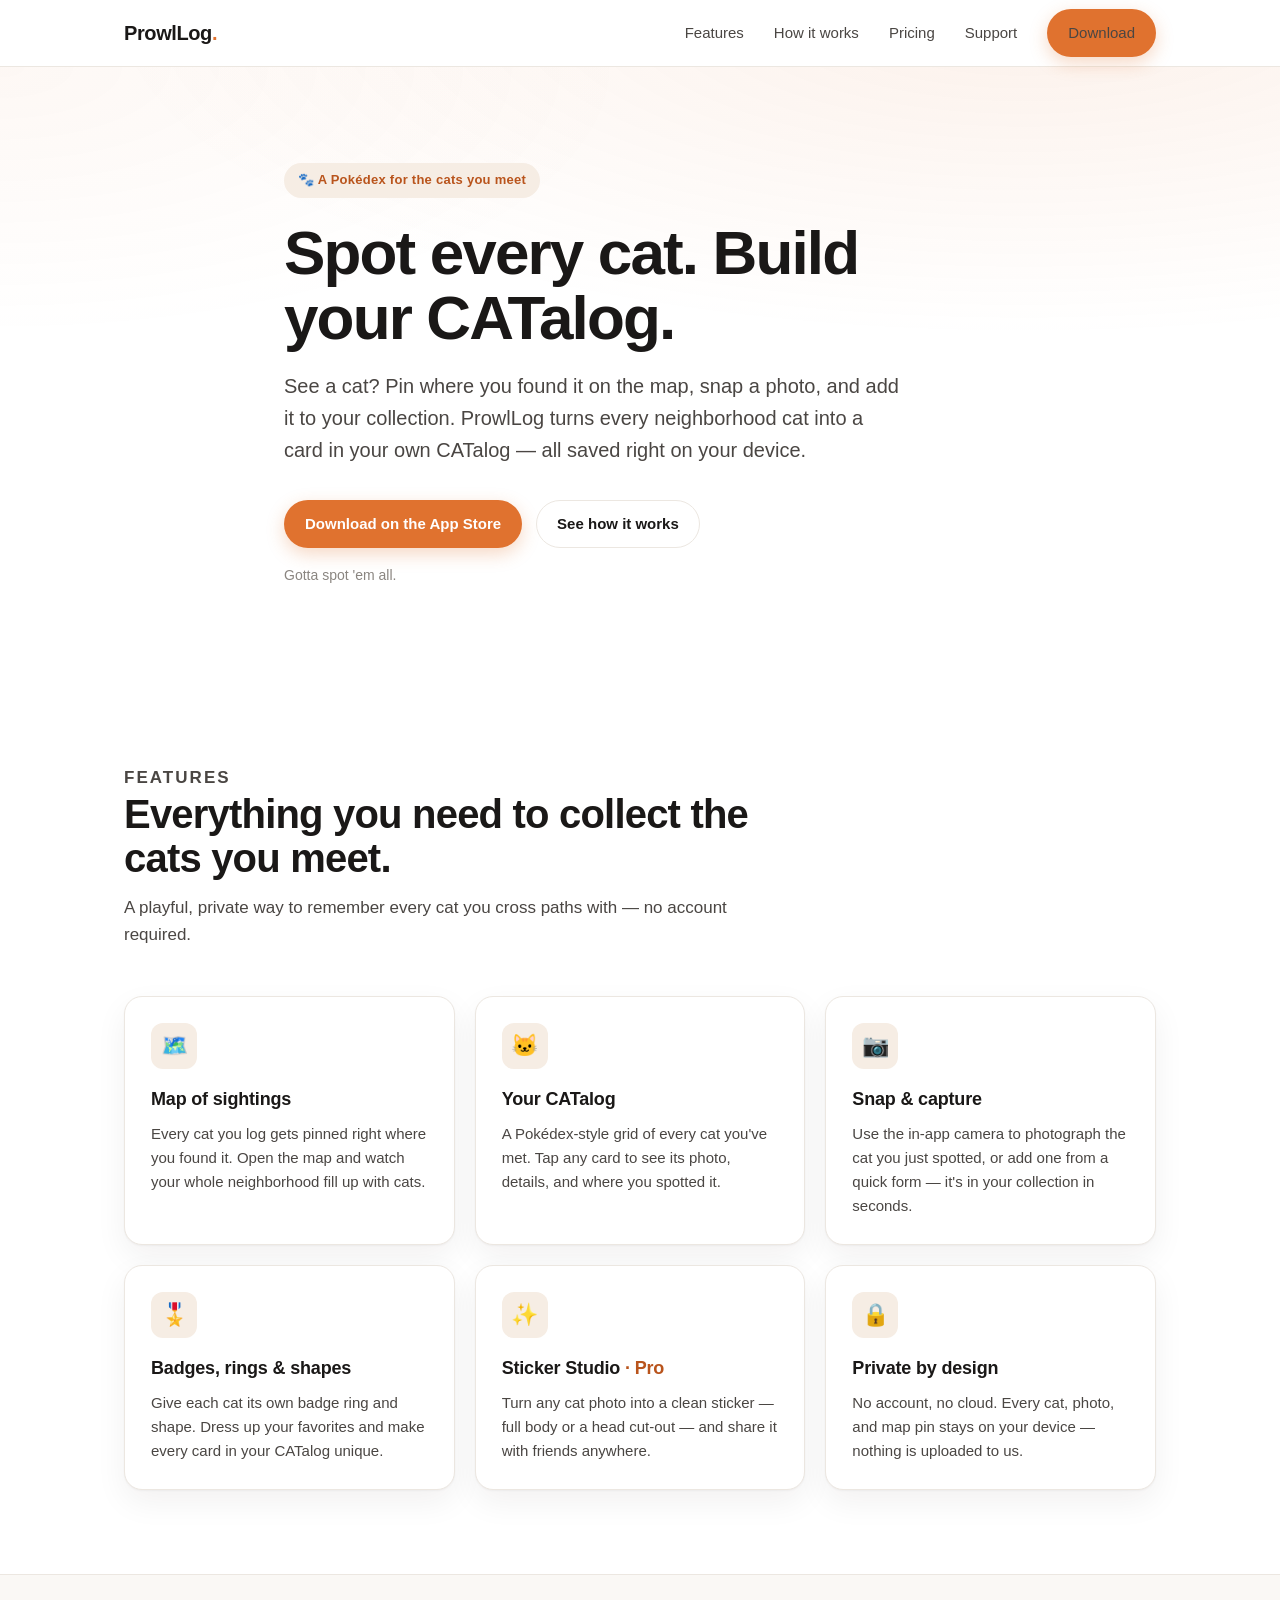
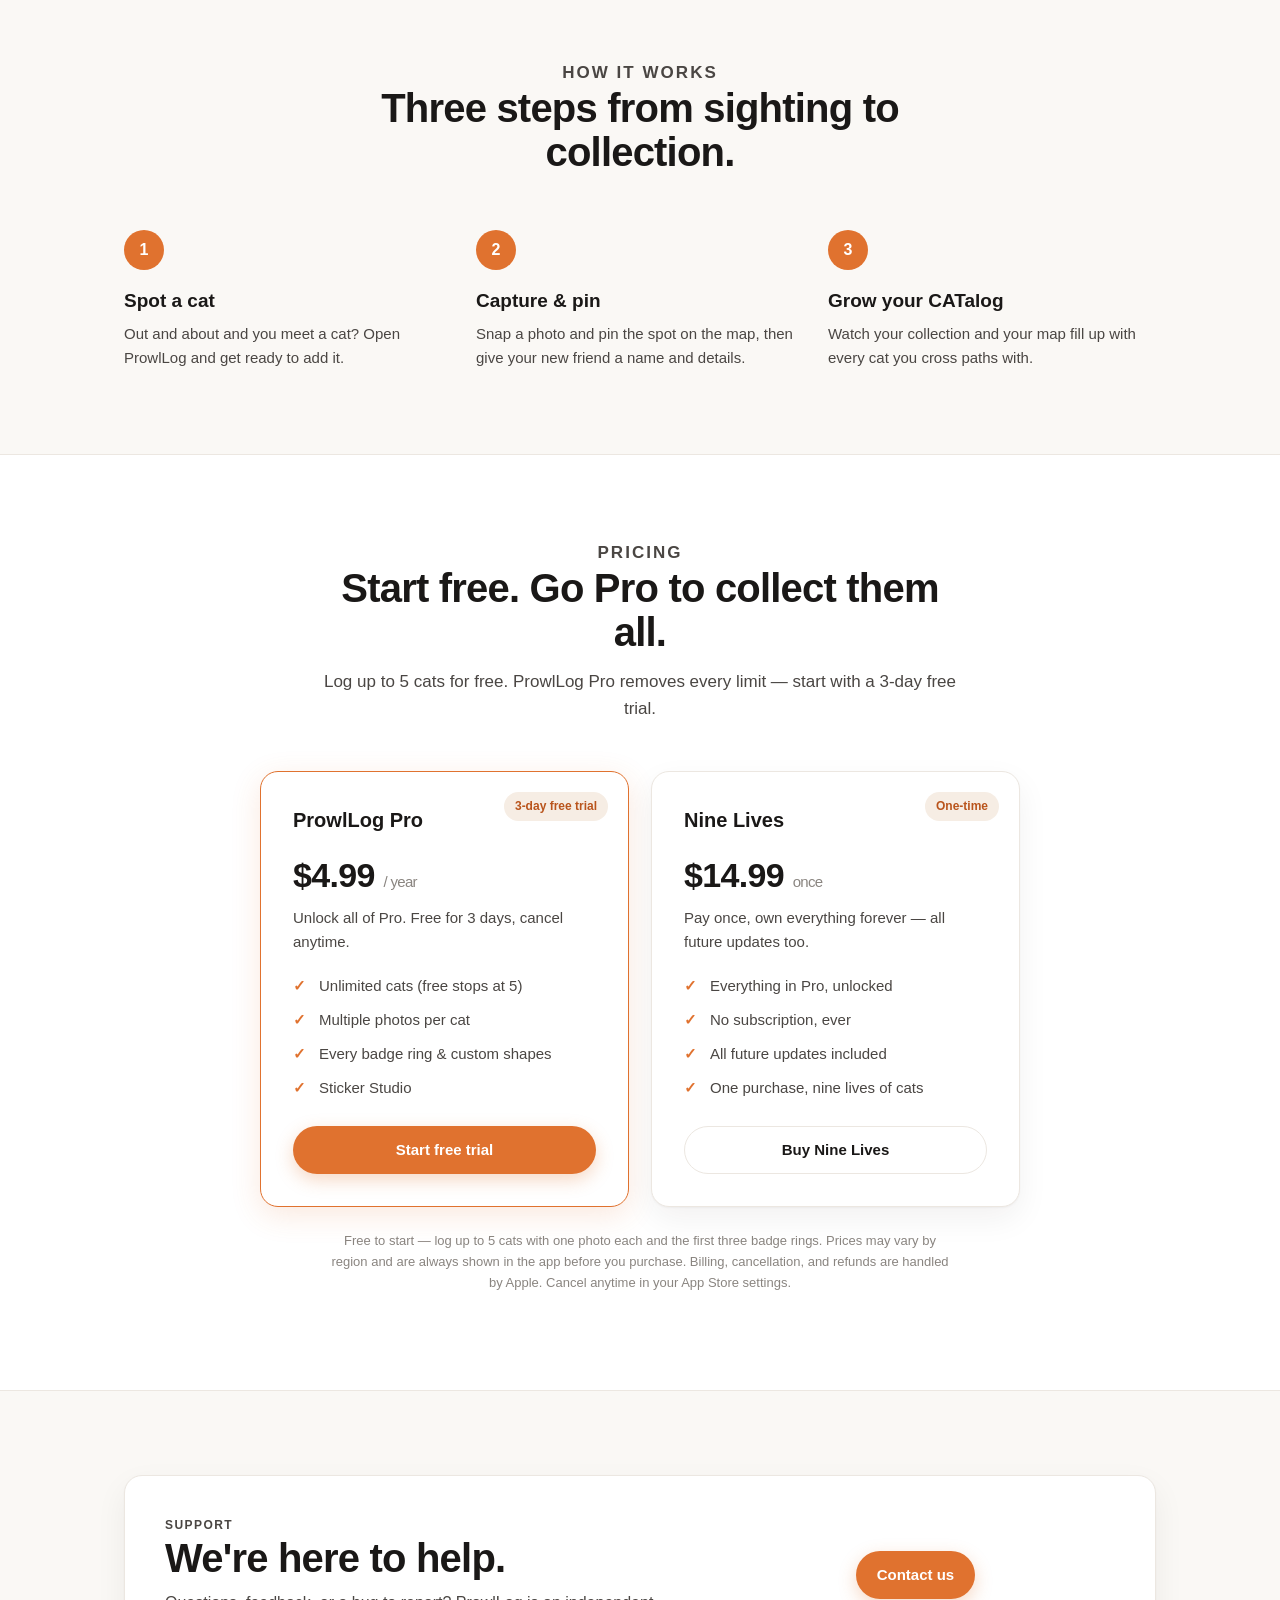
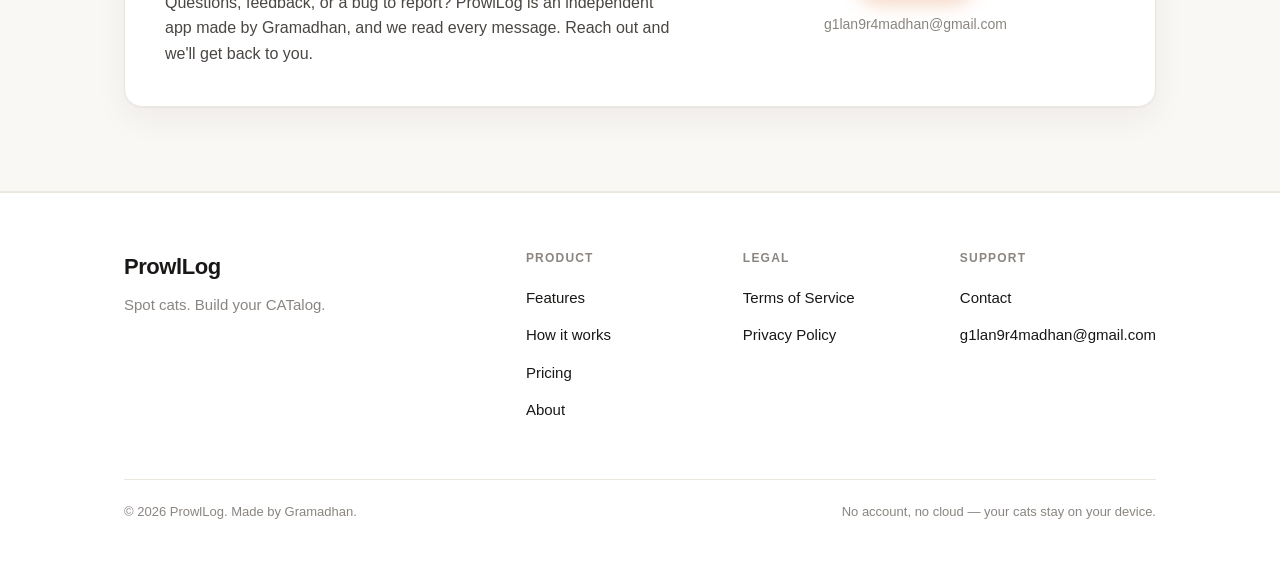
==== index.html @ f8a2b611 "Initial commit: ProwlLog App website" ====
<!DOCTYPE html>
<html lang="en">
<head>
  <meta charset="UTF-8" />
  <meta name="viewport" content="width=device-width, initial-scale=1.0" />
  <title>ProwlLog — Spot cats, build your CATalog.</title>
  <meta name="description" content="ProwlLog is a cat-spotting app. Pin every cat you meet on a map, snap its photo, and grow your own CATalog — all saved right on your device." />
  <meta property="og:title" content="ProwlLog — Spot cats, build your CATalog." />
  <meta property="og:description" content="See a cat? Pin it on the map, snap a photo, and add it to your collection. Every neighborhood cat becomes a card in your CATalog." />
  <meta property="og:type" content="website" />
  <link rel="stylesheet" href="styles.css" />
  <link rel="icon" href="data:image/svg+xml,<svg xmlns='http://www.w3.org/2000/svg' viewBox='0 0 100 100'><text y='.9em' font-size='90'>🐈</text></svg>" />
</head>
<body>

  <!-- ===== Nav ===== -->
  <header class="nav">
    <div class="wrap nav__inner">
      <a href="index.html" class="brand">ProwlLog<span class="dot">.</span></a>
      <nav class="nav__links">
        <a href="#features">Features</a>
        <a href="#how">How it works</a>
        <a href="#pricing">Pricing</a>
        <a href="#support">Support</a>
        <a href="#download" class="btn btn--primary nav__cta">Download</a>
      </nav>
    </div>
  </header>

  <!-- ===== Hero ===== -->
  <section class="hero">
    <div class="wrap hero__inner">
      <span class="eyebrow">🐾 A Pokédex for the cats you meet</span>
      <h1>Spot every cat. Build your CATalog.</h1>
      <p class="lead">
        See a cat? Pin where you found it on the map, snap a photo, and add it to your collection.
        ProwlLog turns every neighborhood cat into a card in your own CATalog —
        all saved right on your device.
      </p>
      <div class="hero__cta" id="download">
        <a href="#" class="btn btn--primary">Download on the App Store</a>
        <a href="#how" class="btn btn--ghost">See how it works</a>
      </div>
      <p class="hero__note" style="margin-top:16px">Gotta spot 'em all.</p>
    </div>
  </section>

  <!-- ===== Features ===== -->
  <section class="section" id="features">
    <div class="wrap">
      <div class="section__head">
        <p class="kicker">Features</p>
        <h2>Everything you need to collect the cats you meet.</h2>
        <p>A playful, private way to remember every cat you cross paths with — no account required.</p>
      </div>
      <div class="grid">
        <div class="card">
          <div class="card__icon">🗺️</div>
          <h3>Map of sightings</h3>
          <p>Every cat you log gets pinned right where you found it. Open the map and watch your whole neighborhood fill up with cats.</p>
        </div>
        <div class="card">
          <div class="card__icon">🐱</div>
          <h3>Your CATalog</h3>
          <p>A Pokédex-style grid of every cat you've met. Tap any card to see its photo, details, and where you spotted it.</p>
        </div>
        <div class="card">
          <div class="card__icon">📷</div>
          <h3>Snap &amp; capture</h3>
          <p>Use the in-app camera to photograph the cat you just spotted, or add one from a quick form — it's in your collection in seconds.</p>
        </div>
        <div class="card">
          <div class="card__icon">🎖️</div>
          <h3>Badges, rings &amp; shapes</h3>
          <p>Give each cat its own badge ring and shape. Dress up your favorites and make every card in your CATalog unique.</p>
        </div>
        <div class="card">
          <div class="card__icon">✨</div>
          <h3>Sticker Studio <span style="font-weight:600;color:var(--accent-ink)">· Pro</span></h3>
          <p>Turn any cat photo into a clean sticker — full body or a head cut-out — and share it with friends anywhere.</p>
        </div>
        <div class="card">
          <div class="card__icon">🔒</div>
          <h3>Private by design</h3>
          <p>No account, no cloud. Every cat, photo, and map pin stays on your device — nothing is uploaded to us.</p>
        </div>
      </div>
    </div>
  </section>

  <!-- ===== How it works ===== -->
  <section class="section section--soft" id="how">
    <div class="wrap">
      <div class="section__head center">
        <p class="kicker">How it works</p>
        <h2>Three steps from sighting to collection.</h2>
      </div>
      <div class="steps">
        <div class="step">
          <div class="step__num">1</div>
          <h3>Spot a cat</h3>
          <p>Out and about and you meet a cat? Open ProwlLog and get ready to add it.</p>
        </div>
        <div class="step">
          <div class="step__num">2</div>
          <h3>Capture &amp; pin</h3>
          <p>Snap a photo and pin the spot on the map, then give your new friend a name and details.</p>
        </div>
        <div class="step">
          <div class="step__num">3</div>
          <h3>Grow your CATalog</h3>
          <p>Watch your collection and your map fill up with every cat you cross paths with.</p>
        </div>
      </div>
    </div>
  </section>

  <!-- ===== Pricing ===== -->
  <section class="section" id="pricing">
    <div class="wrap">
      <div class="section__head center">
        <p class="kicker">Pricing</p>
        <h2>Start free. Go Pro to collect them all.</h2>
        <p>Log up to 5 cats for free. ProwlLog Pro removes every limit — start with a 3-day free trial.</p>
      </div>
      <div class="pricing">
        <div class="plan plan--featured">
          <span class="plan__tag">3-day free trial</span>
          <h3>ProwlLog Pro</h3>
          <div class="plan__price">$4.99 <span>/ year</span></div>
          <p class="plan__sub">Unlock all of Pro. Free for 3 days, cancel anytime.</p>
          <ul>
            <li>Unlimited cats (free stops at 5)</li>
            <li>Multiple photos per cat</li>
            <li>Every badge ring &amp; custom shapes</li>
            <li>Sticker Studio</li>
          </ul>
          <a href="#download" class="btn btn--primary">Start free trial</a>
        </div>
        <div class="plan">
          <span class="plan__tag">One-time</span>
          <h3>Nine Lives</h3>
          <div class="plan__price">$14.99 <span>once</span></div>
          <p class="plan__sub">Pay once, own everything forever — all future updates too.</p>
          <ul>
            <li>Everything in Pro, unlocked</li>
            <li>No subscription, ever</li>
            <li>All future updates included</li>
            <li>One purchase, nine lives of cats</li>
          </ul>
          <a href="#download" class="btn btn--ghost">Buy Nine Lives</a>
        </div>
      </div>
      <p class="pricing__note">
        Free to start — log up to 5 cats with one photo each and the first three badge rings.
        Prices may vary by region and are always shown in the app before you purchase.
        Billing, cancellation, and refunds are handled by Apple. Cancel anytime in your App Store settings.
      </p>
    </div>
  </section>

  <!-- ===== Support ===== -->
  <section class="section section--soft" id="support">
    <div class="wrap">
      <div class="support__box">
        <div>
          <p class="kicker">Support</p>
          <h2>We're here to help.</h2>
          <p>
            Questions, feedback, or a bug to report? ProwlLog is an independent app made by Gramadhan,
            and we read every message. Reach out and we'll get back to you.
          </p>
        </div>
        <div class="support__mail">
          <a href="mailto:g1lan9r4madhan@gmail.com" class="btn btn--primary">Contact us</a>
          <span class="addr">g1lan9r4madhan@gmail.com</span>
        </div>
      </div>
    </div>
  </section>

  <!-- ===== Footer ===== -->
  <footer class="footer">
    <div class="wrap">
      <div class="footer__grid">
        <div class="footer__brand">
          <div class="name">ProwlLog</div>
          <div class="tag">Spot cats. Build your CATalog.</div>
        </div>
        <div class="footer__col">
          <h4>Product</h4>
          <ul>
            <li><a href="#features">Features</a></li>
            <li><a href="#how">How it works</a></li>
            <li><a href="#pricing">Pricing</a></li>
            <li><a href="#support">About</a></li>
          </ul>
        </div>
        <div class="footer__col">
          <h4>Legal</h4>
          <ul>
            <li><a href="terms.html">Terms of Service</a></li>
            <li><a href="privacy.html">Privacy Policy</a></li>
          </ul>
        </div>
        <div class="footer__col">
          <h4>Support</h4>
          <ul>
            <li><a href="mailto:g1lan9r4madhan@gmail.com">Contact</a></li>
            <li><a href="mailto:g1lan9r4madhan@gmail.com">g1lan9r4madhan@gmail.com</a></li>
          </ul>
        </div>
      </div>
      <div class="footer__bottom">
        <span>© 2026 ProwlLog. Made by Gramadhan.</span>
        <span>No account, no cloud — your cats stay on your device.</span>
      </div>
    </div>
  </footer>

</body>
</html>
---- styles.css ----
/* ===========================================================
   ProwlLog — Landing site styles
   Clean, minimal, warm accent. Light theme.
   =========================================================== */

:root {
  /* Palette */
  --bg: #ffffff;
  --bg-soft: #faf8f5;      /* warm off-white */
  --bg-card: #ffffff;
  --ink: #1a1817;          /* near-black text */
  --ink-soft: #4a4643;     /* secondary text */
  --muted: #8a8580;        /* labels, captions */
  --line: #ece7e1;         /* hairline borders */
  --accent: #e0722f;       /* warm amber */
  --accent-soft: #f6ede4;  /* accent tint */
  --accent-ink: #b9541c;   /* accent text on light */

  --radius: 18px;
  --radius-sm: 12px;
  --maxw: 1080px;
  --shadow: 0 1px 2px rgba(26, 24, 23, .04), 0 12px 32px rgba(26, 24, 23, .06);

  --font: -apple-system, BlinkMacSystemFont, "SF Pro Display", "Inter",
          "Segoe UI", Roboto, Helvetica, Arial, sans-serif;
}

* { box-sizing: border-box; }

html { scroll-behavior: smooth; }

body {
  margin: 0;
  font-family: var(--font);
  color: var(--ink);
  background: var(--bg);
  line-height: 1.6;
  -webkit-font-smoothing: antialiased;
  text-rendering: optimizeLegibility;
}

img { max-width: 100%; display: block; }

a { color: inherit; text-decoration: none; }

.wrap {
  width: 100%;
  max-width: var(--maxw);
  margin: 0 auto;
  padding: 0 24px;
}

/* ---------- Nav ---------- */
.nav {
  position: sticky;
  top: 0;
  z-index: 50;
  background: rgba(255, 255, 255, .78);
  backdrop-filter: saturate(180%) blur(18px);
  -webkit-backdrop-filter: saturate(180%) blur(18px);
  border-bottom: 1px solid var(--line);
}
.nav__inner {
  display: flex;
  align-items: center;
  justify-content: space-between;
  height: 66px;
}
.brand {
  font-weight: 800;
  font-size: 20px;
  letter-spacing: -0.02em;
}
.brand .dot { color: var(--accent); }
.nav__links {
  display: flex;
  gap: 30px;
  align-items: center;
}
.nav__links a {
  color: var(--ink-soft);
  font-size: 15px;
  font-weight: 500;
  transition: color .15s ease;
}
.nav__links a:hover { color: var(--ink); }

.btn {
  display: inline-flex;
  align-items: center;
  gap: 8px;
  font-weight: 600;
  font-size: 15px;
  padding: 11px 20px;
  border-radius: 999px;
  transition: transform .12s ease, box-shadow .15s ease, background .15s ease;
  border: 1px solid transparent;
  cursor: pointer;
}
.btn--primary {
  background: var(--accent);
  color: #fff;
  box-shadow: 0 6px 18px rgba(224, 114, 47, .28);
}
.btn--primary:hover { transform: translateY(-1px); box-shadow: 0 10px 24px rgba(224, 114, 47, .34); }
.btn--ghost {
  background: transparent;
  color: var(--ink);
  border-color: var(--line);
}
.btn--ghost:hover { background: var(--bg-soft); }

.nav__cta { display: inline-flex; }

/* ---------- Hero ---------- */
.hero {
  position: relative;
  overflow: hidden;
  padding: 96px 0 80px;
  background:
    radial-gradient(120% 90% at 80% -10%, rgba(224,114,47,.10), transparent 60%),
    radial-gradient(90% 80% at 0% 0%, rgba(224,114,47,.05), transparent 55%),
    var(--bg);
}
.hero__inner { max-width: 760px; }
.eyebrow {
  display: inline-flex;
  align-items: center;
  gap: 8px;
  font-size: 13px;
  font-weight: 600;
  letter-spacing: .02em;
  color: var(--accent-ink);
  background: var(--accent-soft);
  padding: 7px 14px;
  border-radius: 999px;
  margin-bottom: 22px;
}
.hero h1 {
  font-size: clamp(38px, 6vw, 62px);
  line-height: 1.05;
  letter-spacing: -0.03em;
  font-weight: 800;
  margin: 0 0 20px;
}
.hero p.lead {
  font-size: clamp(17px, 2.3vw, 20px);
  color: var(--ink-soft);
  margin: 0 0 34px;
  max-width: 620px;
}
.hero__cta { display: flex; gap: 14px; flex-wrap: wrap; align-items: center; }
.hero__note { color: var(--muted); font-size: 14px; }

/* ---------- Section scaffolding ---------- */
.section { padding: 84px 0; }
.section--soft { background: var(--bg-soft); border-top: 1px solid var(--line); border-bottom: 1px solid var(--line); }
.section__head { max-width: 640px; margin-bottom: 48px; }
.section__head.center { margin-left: auto; margin-right: auto; text-align: center; }
.kicker {
  text-transform: uppercase;
  letter-spacing: .12em;
  font-size: 12px;
  font-weight: 700;
  color: var(--accent-ink);
  margin: 0 0 12px;
}
.section h2 {
  font-size: clamp(28px, 4vw, 40px);
  letter-spacing: -0.02em;
  font-weight: 800;
  margin: 0 0 14px;
  line-height: 1.1;
}
.section__head p { color: var(--ink-soft); font-size: 17px; margin: 0; }

/* ---------- Features ---------- */
.grid {
  display: grid;
  grid-template-columns: repeat(3, 1fr);
  gap: 20px;
}
.card {
  background: var(--bg-card);
  border: 1px solid var(--line);
  border-radius: var(--radius);
  padding: 26px;
  box-shadow: var(--shadow);
  transition: transform .15s ease, box-shadow .15s ease;
}
.card:hover { transform: translateY(-3px); box-shadow: 0 4px 8px rgba(26,24,23,.05), 0 20px 44px rgba(26,24,23,.10); }
.card__icon {
  width: 46px; height: 46px;
  display: grid; place-items: center;
  border-radius: 12px;
  background: var(--accent-soft);
  font-size: 22px;
  margin-bottom: 16px;
}
.card h3 { margin: 0 0 8px; font-size: 18px; letter-spacing: -0.01em; }
.card p { margin: 0; color: var(--ink-soft); font-size: 15px; }

/* ---------- How it works ---------- */
.steps { display: grid; grid-template-columns: repeat(3, 1fr); gap: 24px; counter-reset: step; }
.step { position: relative; padding-top: 8px; }
.step__num {
  width: 40px; height: 40px;
  display: grid; place-items: center;
  border-radius: 999px;
  background: var(--accent);
  color: #fff;
  font-weight: 700;
  margin-bottom: 16px;
}
.step h3 { margin: 0 0 6px; font-size: 19px; }
.step p { margin: 0; color: var(--ink-soft); font-size: 15px; }

/* ---------- Pricing ---------- */
.pricing { display: grid; grid-template-columns: repeat(2, 1fr); gap: 22px; max-width: 760px; margin: 0 auto; }
.plan {
  background: var(--bg-card);
  border: 1px solid var(--line);
  border-radius: var(--radius);
  padding: 32px;
  box-shadow: var(--shadow);
  position: relative;
}
.plan--featured { border-color: var(--accent); box-shadow: 0 8px 30px rgba(224,114,47,.16); }
.plan__tag {
  position: absolute; top: 20px; right: 20px;
  font-size: 12px; font-weight: 700;
  color: var(--accent-ink); background: var(--accent-soft);
  padding: 5px 11px; border-radius: 999px;
}
.plan h3 { margin: 0 0 6px; font-size: 20px; }
.plan__price { font-size: 34px; font-weight: 800; letter-spacing: -0.02em; margin: 12px 0 4px; }
.plan__price span { font-size: 15px; font-weight: 500; color: var(--muted); }
.plan__sub { color: var(--ink-soft); font-size: 15px; margin: 0 0 20px; }
.plan ul { list-style: none; padding: 0; margin: 0 0 26px; }
.plan li { position: relative; padding-left: 26px; margin-bottom: 10px; color: var(--ink-soft); font-size: 15px; }
.plan li::before {
  content: "✓"; position: absolute; left: 0; top: 0;
  color: var(--accent); font-weight: 800;
}
.plan .btn { width: 100%; justify-content: center; }
.pricing__note { text-align: center; color: var(--muted); font-size: 13px; margin-top: 24px; max-width: 620px; margin-left: auto; margin-right: auto; }

/* ---------- Support ---------- */
.support__box {
  background: var(--bg-card);
  border: 1px solid var(--line);
  border-radius: var(--radius);
  padding: 40px;
  box-shadow: var(--shadow);
  display: grid;
  grid-template-columns: 1.3fr 1fr;
  gap: 32px;
  align-items: center;
}
.support__box h2 { margin: 0 0 10px; }
.support__box p { margin: 0; color: var(--ink-soft); }
.support__mail {
  text-align: center;
}
.support__mail .btn { margin-top: 4px; }
.support__mail .addr { display: block; margin-top: 14px; color: var(--muted); font-size: 14px; }

/* ---------- Footer ---------- */
.footer {
  border-top: 1px solid var(--line);
  padding: 56px 0 40px;
  background: var(--bg);
}
.footer__grid {
  display: grid;
  grid-template-columns: 2fr 1fr 1fr 1fr;
  gap: 32px;
}
.footer__brand .name { font-weight: 800; font-size: 22px; letter-spacing: -0.02em; }
.footer__brand .tag { color: var(--muted); margin-top: 8px; font-size: 15px; }
.footer__col h4 {
  text-transform: uppercase;
  letter-spacing: .1em;
  font-size: 12px;
  font-weight: 700;
  color: var(--muted);
  margin: 0 0 16px;
}
.footer__col ul { list-style: none; margin: 0; padding: 0; }
.footer__col li { margin-bottom: 12px; }
.footer__col a, .footer__col span { color: var(--ink); font-size: 15px; }
.footer__col a:hover { color: var(--accent-ink); }
.footer__bottom {
  margin-top: 44px;
  padding-top: 22px;
  border-top: 1px solid var(--line);
  display: flex;
  justify-content: space-between;
  flex-wrap: wrap;
  gap: 10px;
  color: var(--muted);
  font-size: 13px;
}

/* ---------- Legal pages ---------- */
.legal { padding: 64px 0 80px; }
.legal__wrap { max-width: 760px; margin: 0 auto; }
.legal a.back { color: var(--accent-ink); font-size: 14px; font-weight: 600; }
.legal h1 { font-size: clamp(30px, 5vw, 42px); letter-spacing: -0.02em; margin: 18px 0 6px; }
.legal .updated { color: var(--muted); font-size: 14px; margin: 0 0 32px; }
.legal .intro { font-size: 17px; color: var(--ink-soft); margin-bottom: 8px; }
.legal h2 {
  font-size: 20px;
  letter-spacing: -0.01em;
  margin: 36px 0 10px;
  padding-top: 8px;
}
.legal p { color: var(--ink-soft); margin: 0 0 14px; }
.legal a.inline { color: var(--accent-ink); text-decoration: underline; text-underline-offset: 2px; }

/* ---------- Responsive ---------- */
@media (max-width: 860px) {
  .grid, .steps { grid-template-columns: 1fr; }
  .pricing { grid-template-columns: 1fr; }
  .support__box { grid-template-columns: 1fr; text-align: center; }
  .footer__grid { grid-template-columns: 1fr 1fr; }
  .nav__links a:not(.nav__cta) { display: none; }
}
@media (max-width: 520px) {
  .footer__grid { grid-template-columns: 1fr; }
  .section { padding: 60px 0; }
  .hero { padding: 72px 0 60px; }
}
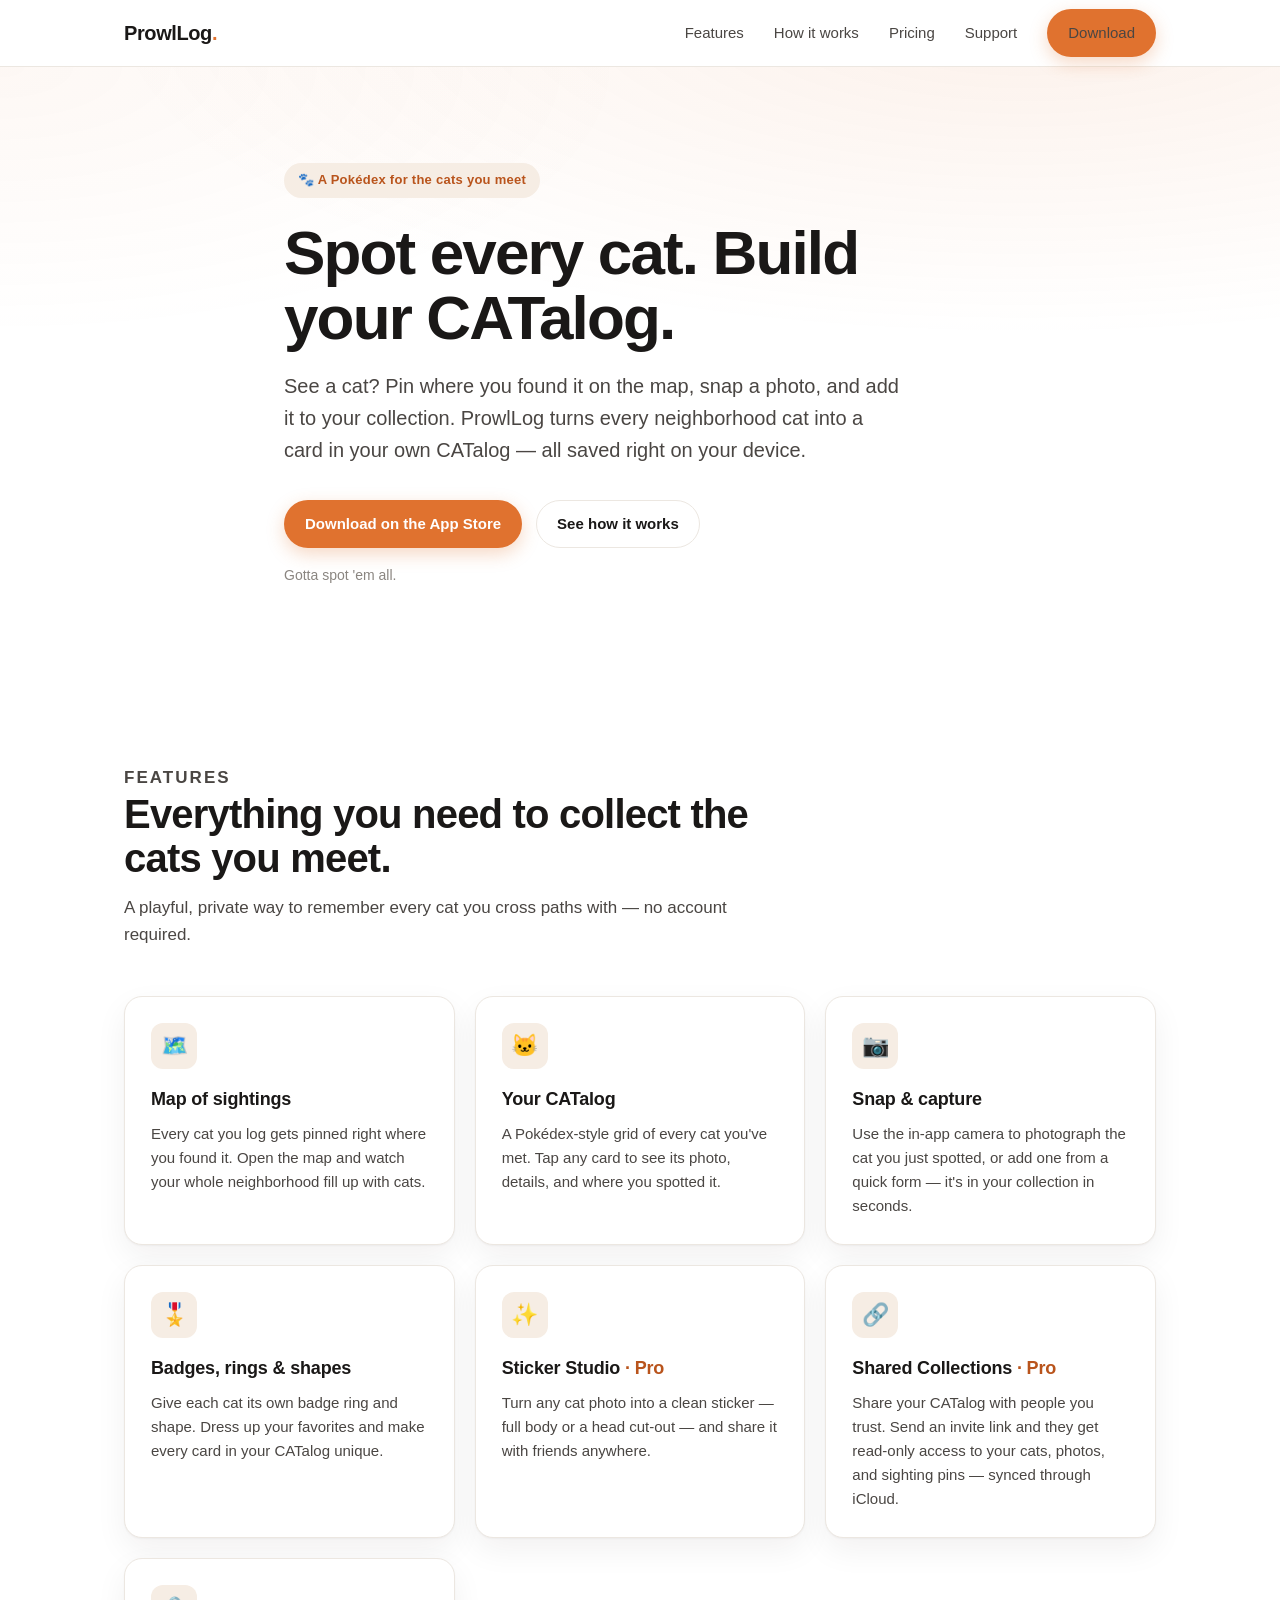
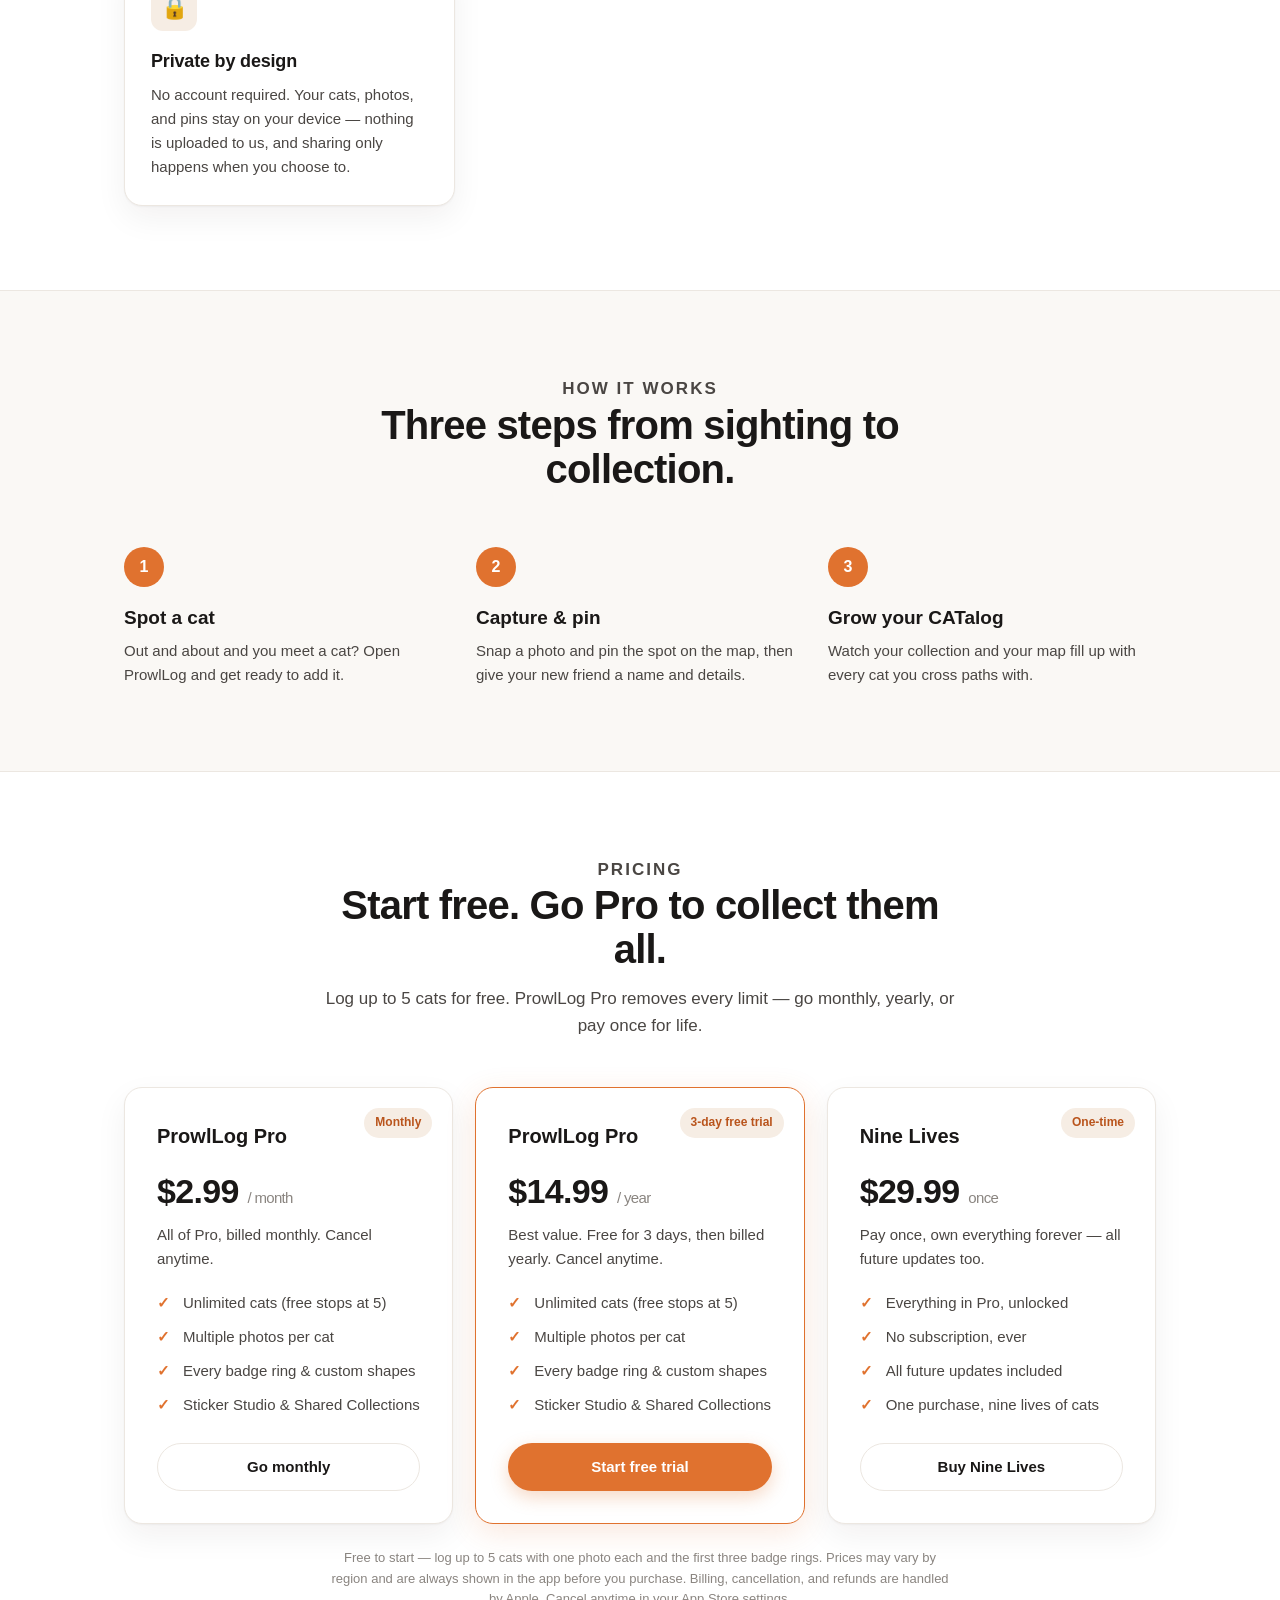
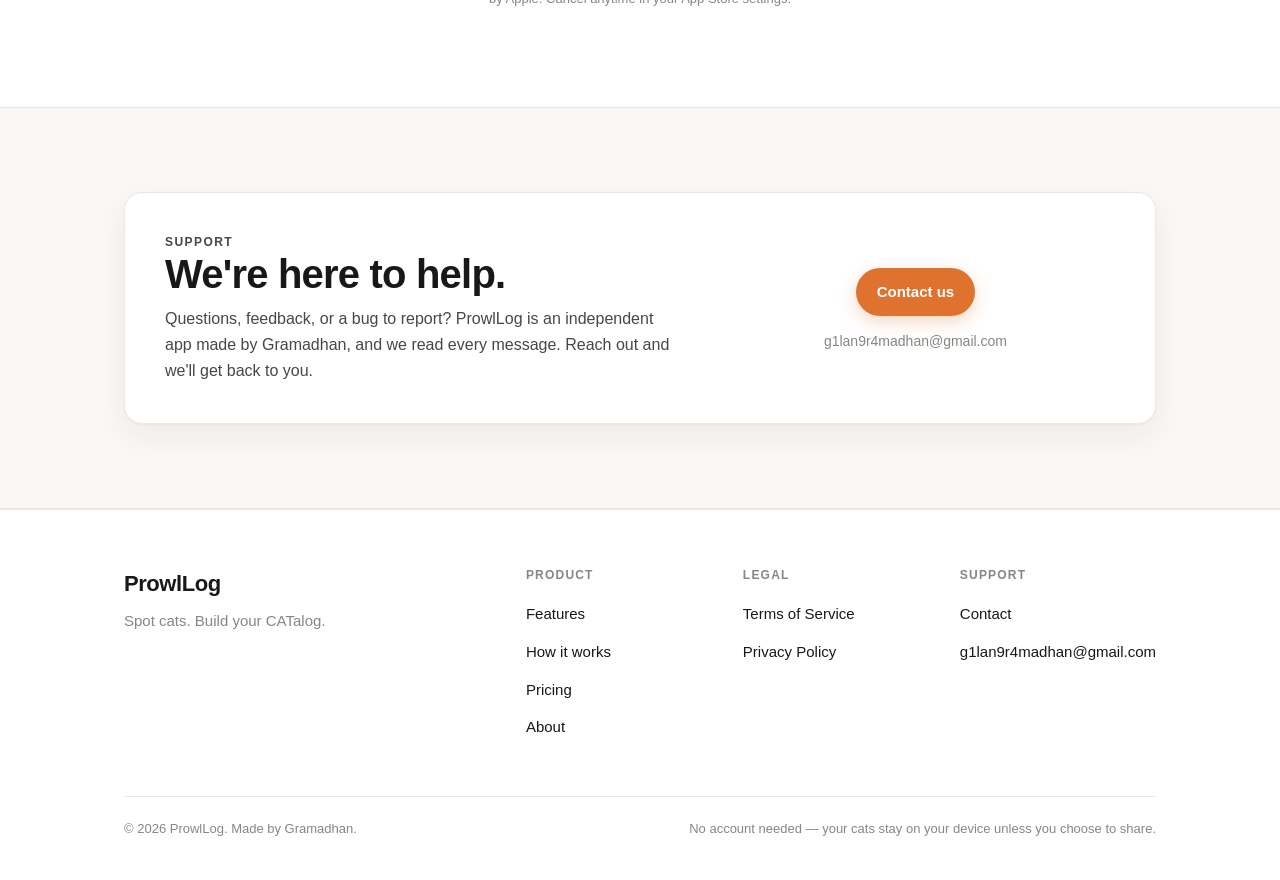
==== commit 4c1406df: "Update pricing, add Shared Collections, refresh legal pages - Pricing: add Monthly ($2.99/mo), Yearl" ====
--- a/index.html
+++ b/index.html
@@ -80,9 +80,14 @@
           <p>Turn any cat photo into a clean sticker — full body or a head cut-out — and share it with friends anywhere.</p>
         </div>
         <div class="card">
+          <div class="card__icon">🔗</div>
+          <h3>Shared Collections <span style="font-weight:600;color:var(--accent-ink)">· Pro</span></h3>
+          <p>Share your CATalog with people you trust. Send an invite link and they get read-only access to your cats, photos, and sighting pins — synced through iCloud.</p>
+        </div>
+        <div class="card">
           <div class="card__icon">🔒</div>
           <h3>Private by design</h3>
-          <p>No account, no cloud. Every cat, photo, and map pin stays on your device — nothing is uploaded to us.</p>
+          <p>No account required. Your cats, photos, and pins stay on your device — nothing is uploaded to us, and sharing only happens when you choose to.</p>
         </div>
       </div>
     </div>
@@ -121,26 +126,39 @@
       <div class="section__head center">
         <p class="kicker">Pricing</p>
         <h2>Start free. Go Pro to collect them all.</h2>
-        <p>Log up to 5 cats for free. ProwlLog Pro removes every limit — start with a 3-day free trial.</p>
+        <p>Log up to 5 cats for free. ProwlLog Pro removes every limit — go monthly, yearly, or pay once for life.</p>
       </div>
       <div class="pricing">
+        <div class="plan">
+          <span class="plan__tag">Monthly</span>
+          <h3>ProwlLog Pro</h3>
+          <div class="plan__price">$2.99 <span>/ month</span></div>
+          <p class="plan__sub">All of Pro, billed monthly. Cancel anytime.</p>
+          <ul>
+            <li>Unlimited cats (free stops at 5)</li>
+            <li>Multiple photos per cat</li>
+            <li>Every badge ring &amp; custom shapes</li>
+            <li>Sticker Studio &amp; Shared Collections</li>
+          </ul>
+          <a href="#download" class="btn btn--ghost">Go monthly</a>
+        </div>
         <div class="plan plan--featured">
           <span class="plan__tag">3-day free trial</span>
           <h3>ProwlLog Pro</h3>
-          <div class="plan__price">$4.99 <span>/ year</span></div>
-          <p class="plan__sub">Unlock all of Pro. Free for 3 days, cancel anytime.</p>
+          <div class="plan__price">$14.99 <span>/ year</span></div>
+          <p class="plan__sub">Best value. Free for 3 days, then billed yearly. Cancel anytime.</p>
           <ul>
             <li>Unlimited cats (free stops at 5)</li>
             <li>Multiple photos per cat</li>
             <li>Every badge ring &amp; custom shapes</li>
-            <li>Sticker Studio</li>
+            <li>Sticker Studio &amp; Shared Collections</li>
           </ul>
           <a href="#download" class="btn btn--primary">Start free trial</a>
         </div>
         <div class="plan">
           <span class="plan__tag">One-time</span>
           <h3>Nine Lives</h3>
-          <div class="plan__price">$14.99 <span>once</span></div>
+          <div class="plan__price">$29.99 <span>once</span></div>
           <p class="plan__sub">Pay once, own everything forever — all future updates too.</p>
           <ul>
             <li>Everything in Pro, unlocked</li>
@@ -213,7 +231,7 @@
       </div>
       <div class="footer__bottom">
         <span>© 2026 ProwlLog. Made by Gramadhan.</span>
-        <span>No account, no cloud — your cats stay on your device.</span>
+        <span>No account needed — your cats stay on your device unless you choose to share.</span>
       </div>
     </div>
   </footer>
--- a/styles.css
+++ b/styles.css
@@ -216,7 +216,7 @@
 .step p { margin: 0; color: var(--ink-soft); font-size: 15px; }
 
 /* ---------- Pricing ---------- */
-.pricing { display: grid; grid-template-columns: repeat(2, 1fr); gap: 22px; max-width: 760px; margin: 0 auto; }
+.pricing { display: grid; grid-template-columns: repeat(3, 1fr); gap: 22px; max-width: 1040px; margin: 0 auto; }
 .plan {
   background: var(--bg-card);
   border: 1px solid var(--line);
@@ -316,6 +316,9 @@
   padding-top: 8px;
 }
 .legal p { color: var(--ink-soft); margin: 0 0 14px; }
+.legal__list { color: var(--ink-soft); margin: 0 0 14px; padding-left: 22px; }
+.legal__list li { margin-bottom: 10px; }
+.legal__list strong { color: var(--ink); font-weight: 600; }
 .legal a.inline { color: var(--accent-ink); text-decoration: underline; text-underline-offset: 2px; }
 
 /* ---------- Responsive ---------- */
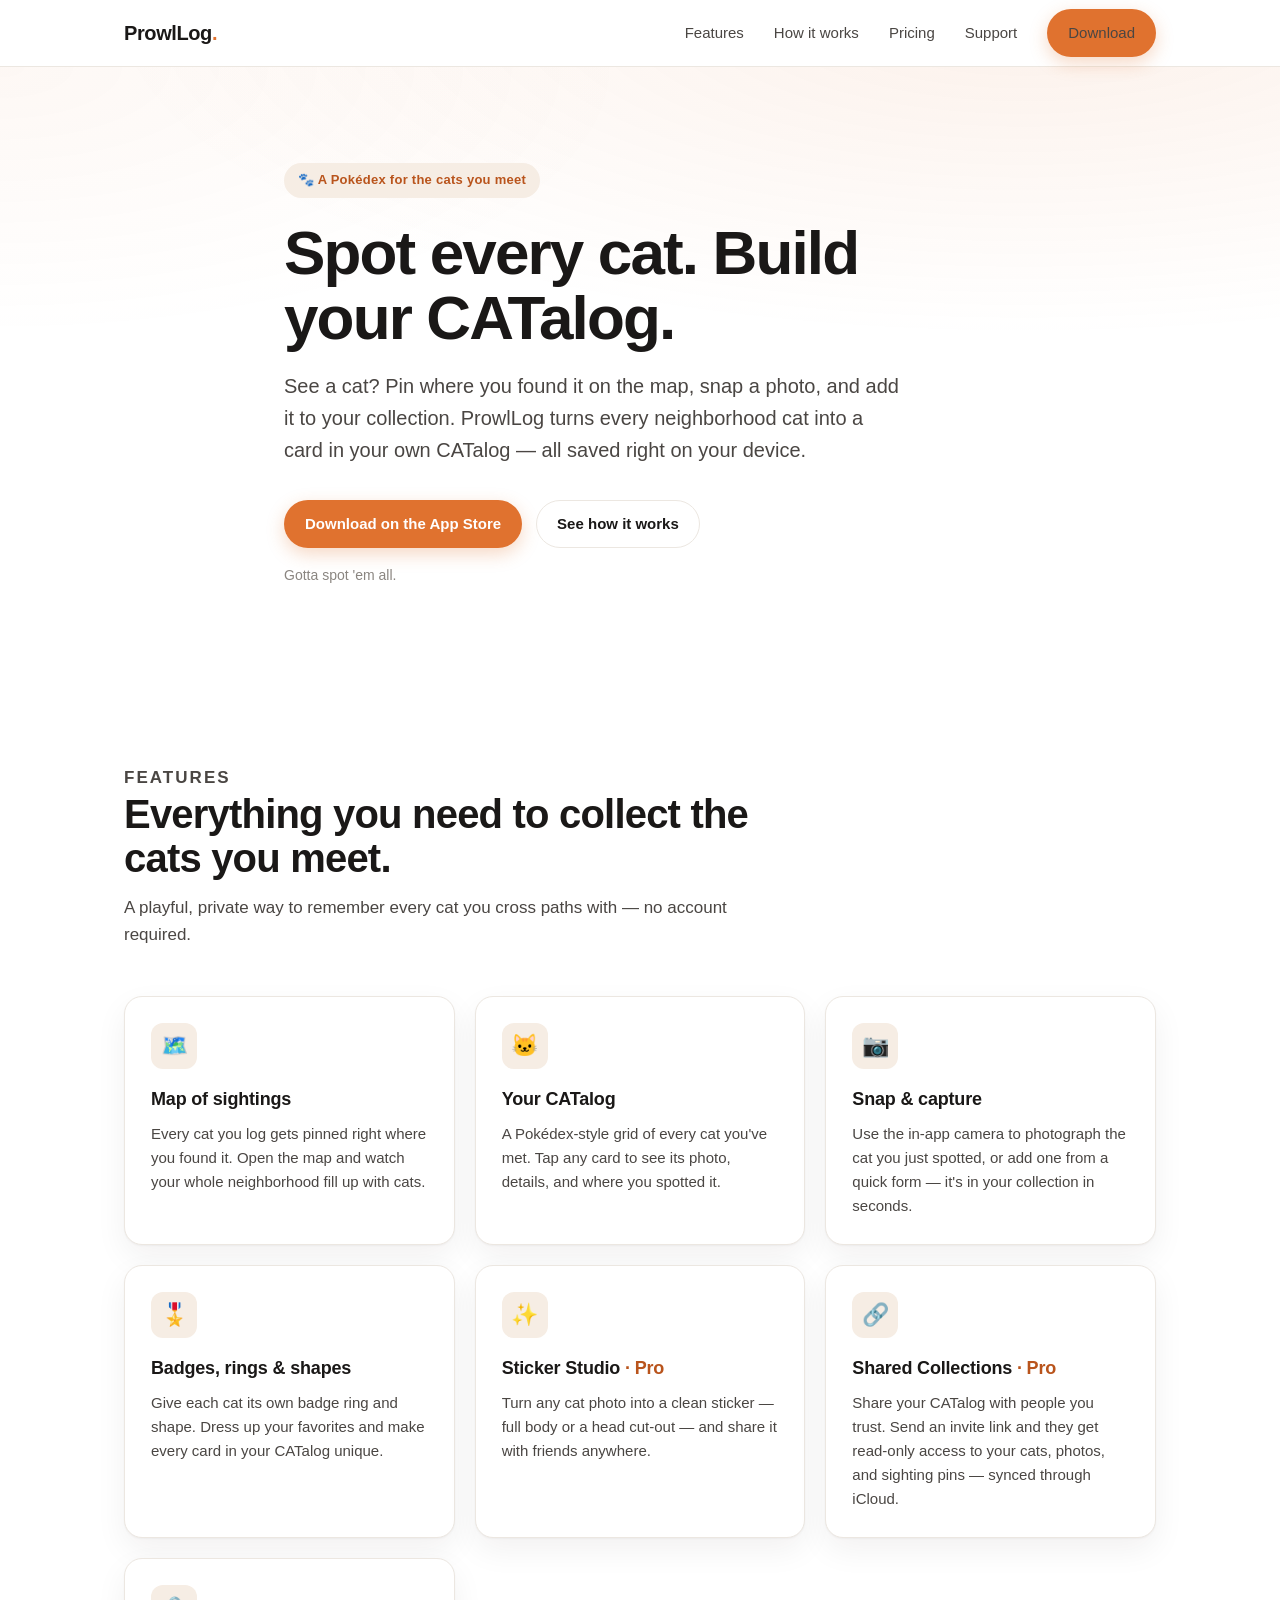
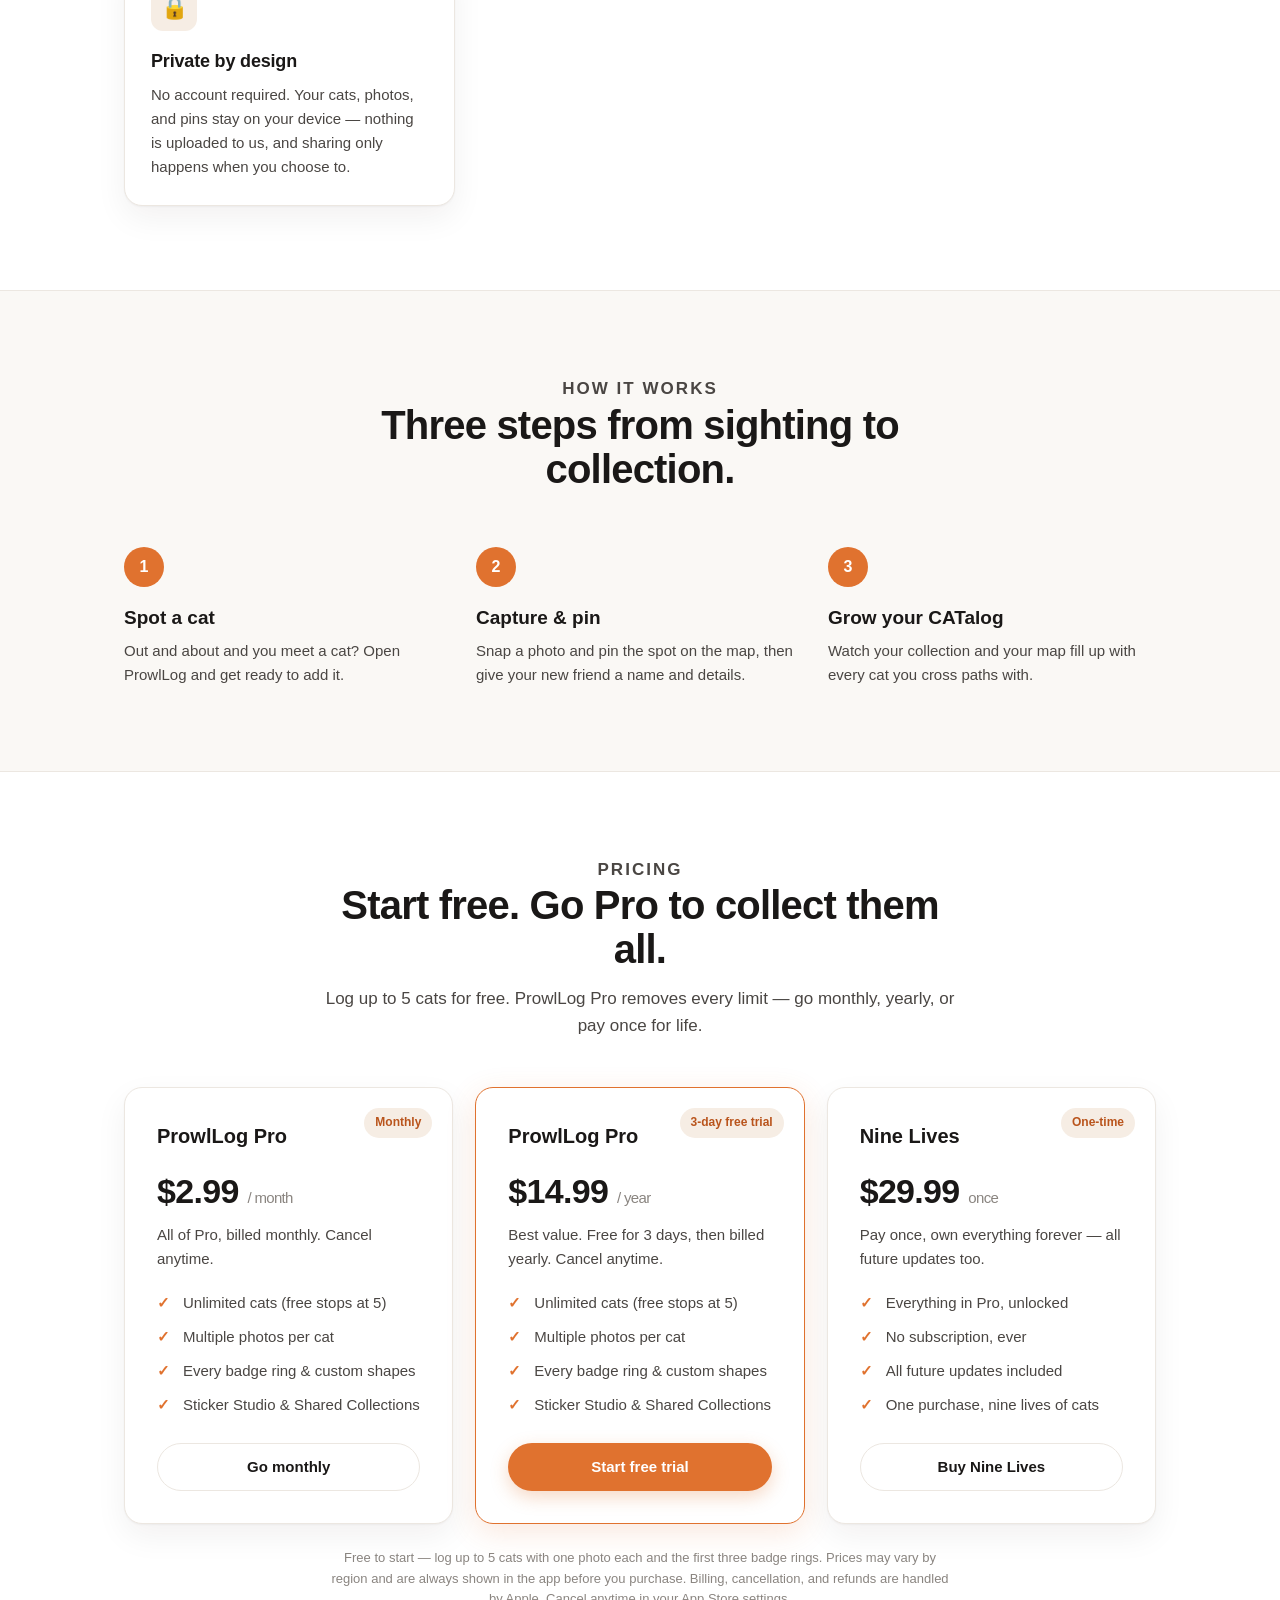
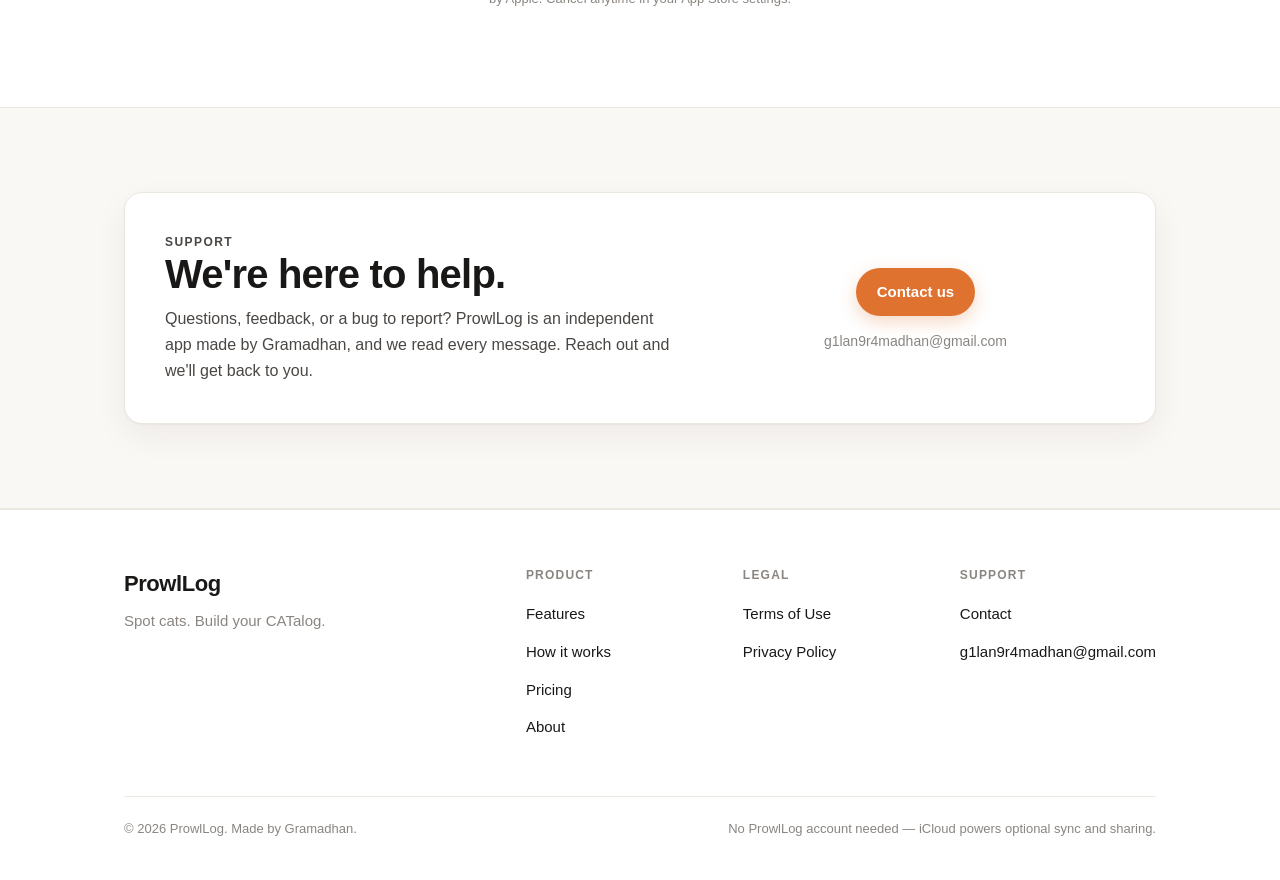
==== commit 24b2b914: "Update legal policies for feeding logs and iCloud sync" ====
--- a/index.html
+++ b/index.html
@@ -4,7 +4,7 @@
   <meta charset="UTF-8" />
   <meta name="viewport" content="width=device-width, initial-scale=1.0" />
   <title>ProwlLog — Spot cats, build your CATalog.</title>
-  <meta name="description" content="ProwlLog is a cat-spotting app. Pin every cat you meet on a map, snap its photo, and grow your own CATalog — all saved right on your device." />
+  <meta name="description" content="ProwlLog is a cat-spotting app. Pin every cat you meet on a map, snap its photo, log feeding moments, and keep supported data in sync with iCloud." />
   <meta property="og:title" content="ProwlLog — Spot cats, build your CATalog." />
   <meta property="og:description" content="See a cat? Pin it on the map, snap a photo, and add it to your collection. Every neighborhood cat becomes a card in your CATalog." />
   <meta property="og:type" content="website" />
@@ -217,7 +217,7 @@
         <div class="footer__col">
           <h4>Legal</h4>
           <ul>
-            <li><a href="terms.html">Terms of Service</a></li>
+            <li><a href="terms.html">Terms of Use</a></li>
             <li><a href="privacy.html">Privacy Policy</a></li>
           </ul>
         </div>
@@ -231,7 +231,7 @@
       </div>
       <div class="footer__bottom">
         <span>© 2026 ProwlLog. Made by Gramadhan.</span>
-        <span>No account needed — your cats stay on your device unless you choose to share.</span>
+        <span>No ProwlLog account needed — iCloud powers optional sync and sharing.</span>
       </div>
     </div>
   </footer>
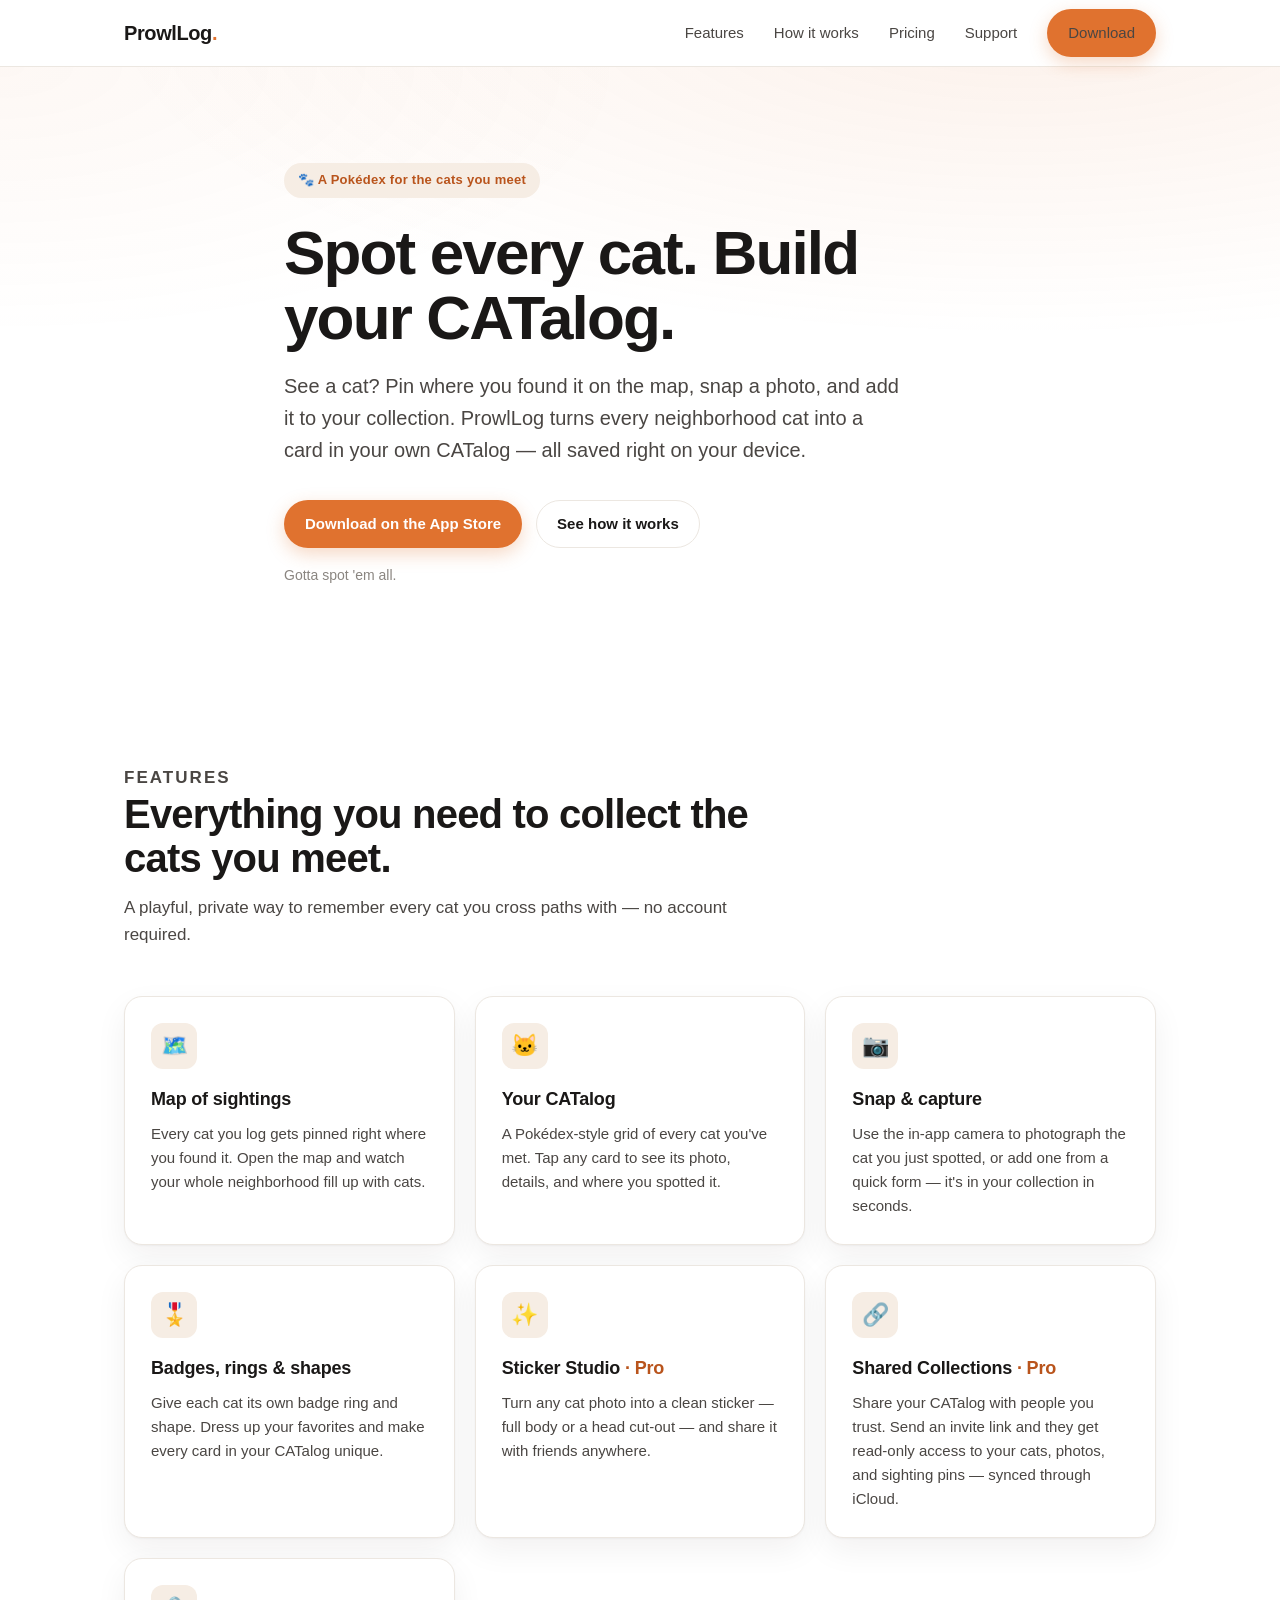
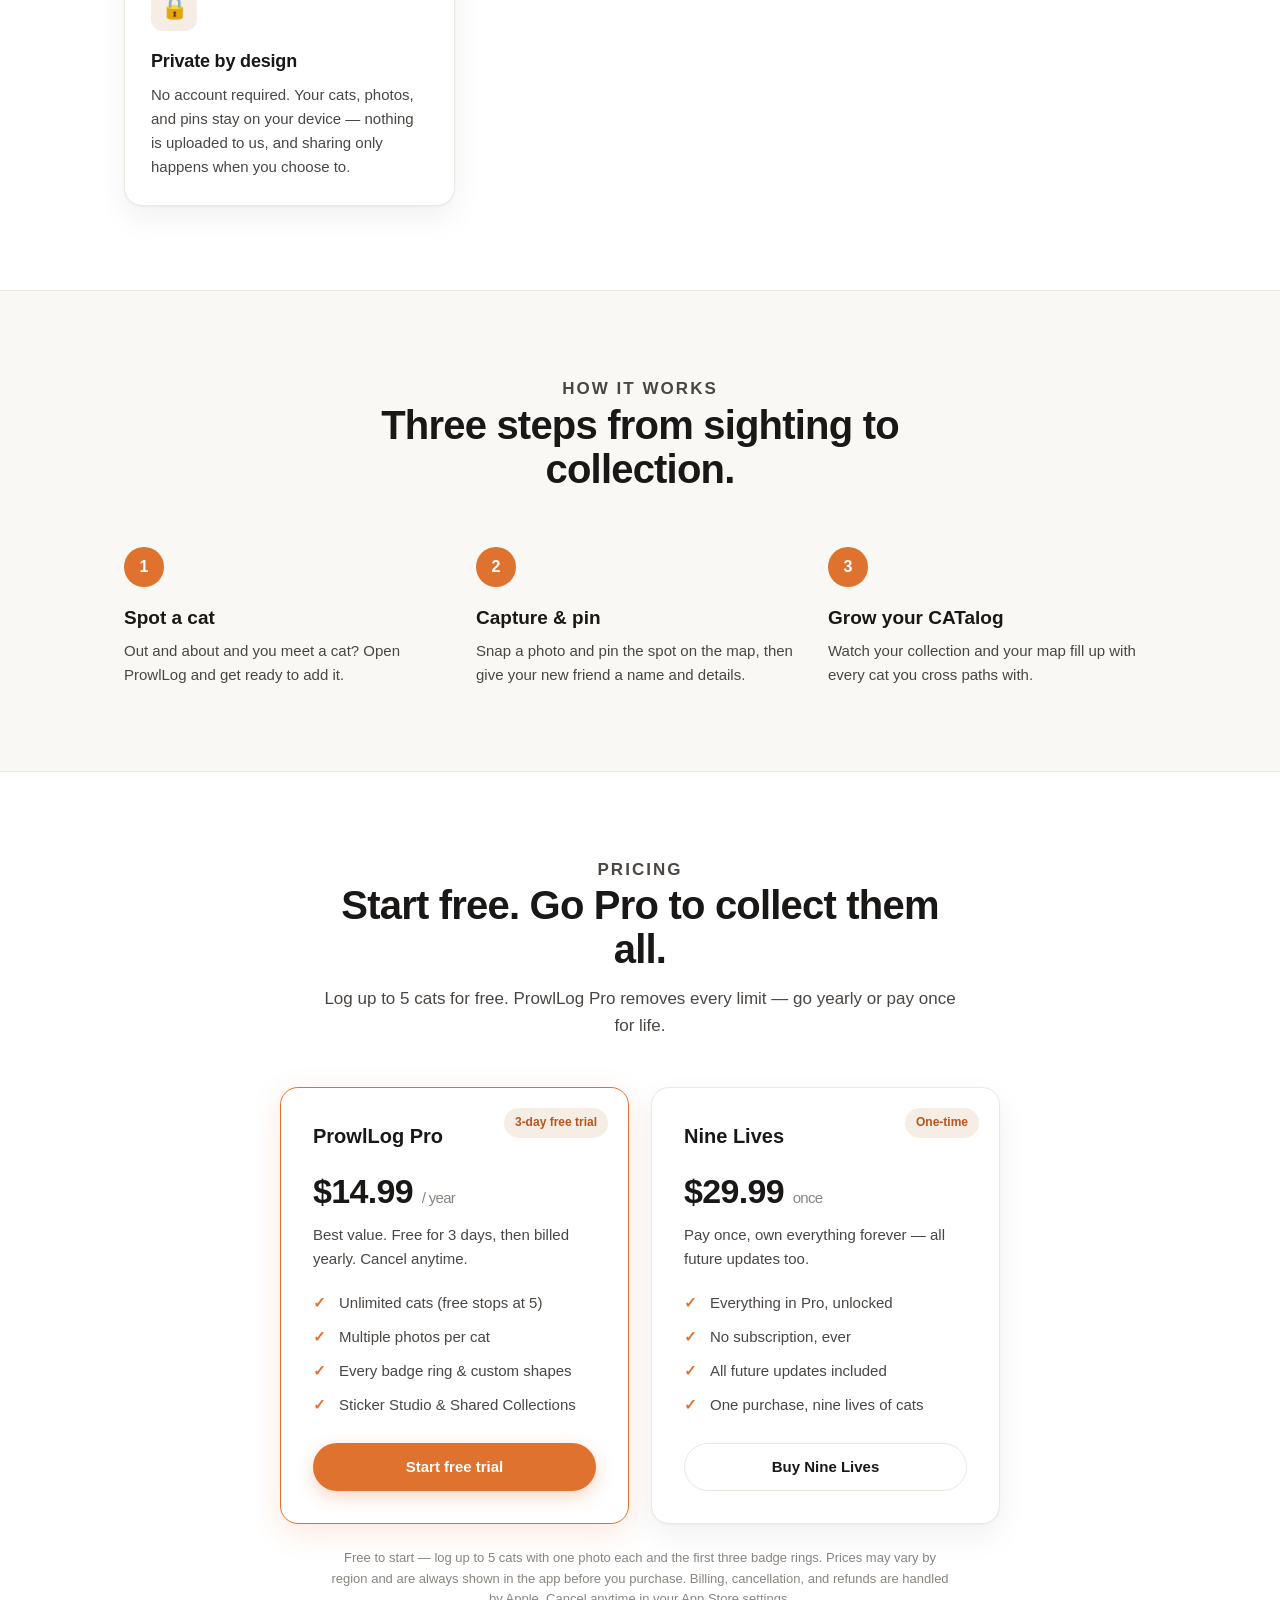
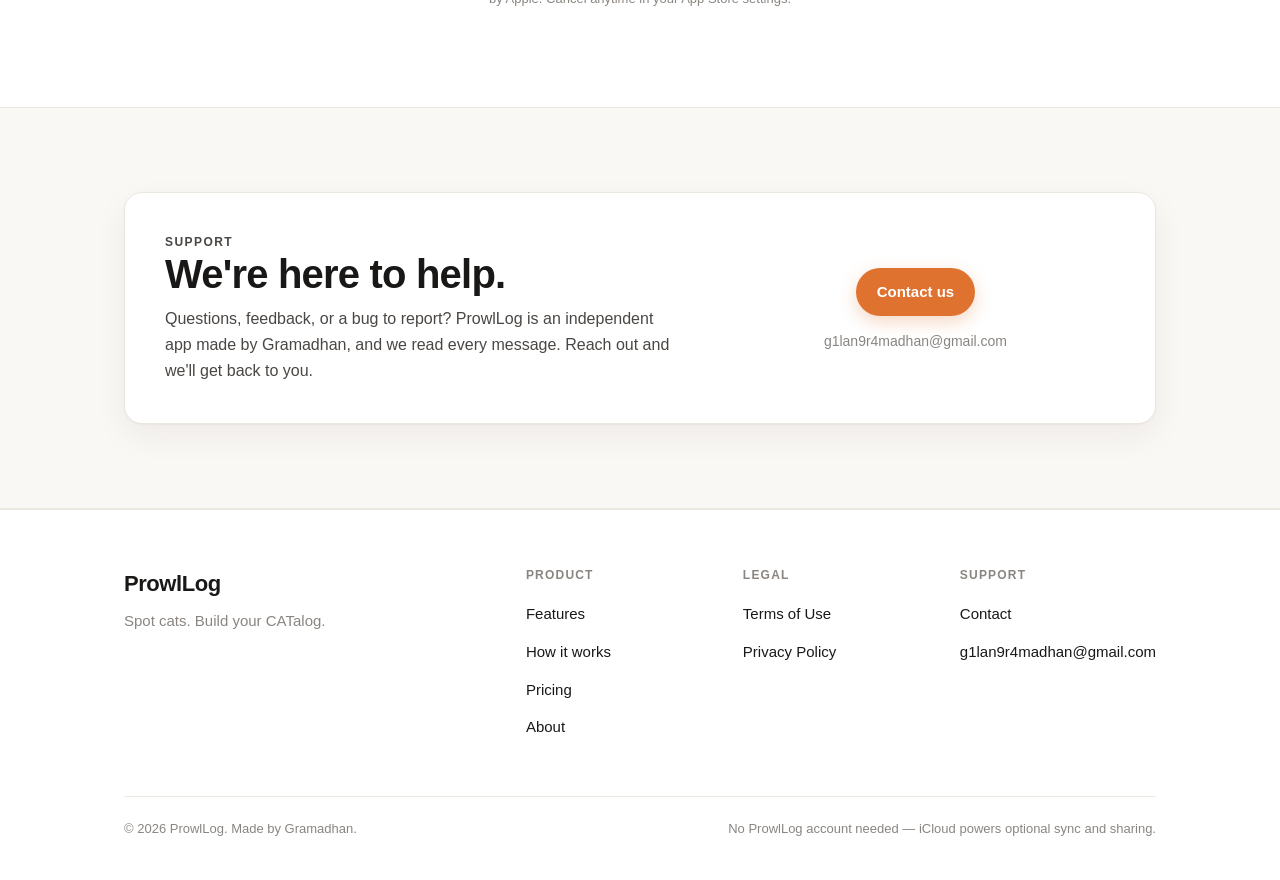
==== commit 01268dbe: "Remove monthly Pro plan; refresh World CATalog policy wording Pricing: drop the $2.99/month Pro card" ====
--- a/index.html
+++ b/index.html
@@ -126,22 +126,9 @@
       <div class="section__head center">
         <p class="kicker">Pricing</p>
         <h2>Start free. Go Pro to collect them all.</h2>
-        <p>Log up to 5 cats for free. ProwlLog Pro removes every limit — go monthly, yearly, or pay once for life.</p>
+        <p>Log up to 5 cats for free. ProwlLog Pro removes every limit — go yearly or pay once for life.</p>
       </div>
       <div class="pricing">
-        <div class="plan">
-          <span class="plan__tag">Monthly</span>
-          <h3>ProwlLog Pro</h3>
-          <div class="plan__price">$2.99 <span>/ month</span></div>
-          <p class="plan__sub">All of Pro, billed monthly. Cancel anytime.</p>
-          <ul>
-            <li>Unlimited cats (free stops at 5)</li>
-            <li>Multiple photos per cat</li>
-            <li>Every badge ring &amp; custom shapes</li>
-            <li>Sticker Studio &amp; Shared Collections</li>
-          </ul>
-          <a href="#download" class="btn btn--ghost">Go monthly</a>
-        </div>
         <div class="plan plan--featured">
           <span class="plan__tag">3-day free trial</span>
           <h3>ProwlLog Pro</h3>
--- a/styles.css
+++ b/styles.css
@@ -216,7 +216,7 @@
 .step p { margin: 0; color: var(--ink-soft); font-size: 15px; }
 
 /* ---------- Pricing ---------- */
-.pricing { display: grid; grid-template-columns: repeat(3, 1fr); gap: 22px; max-width: 1040px; margin: 0 auto; }
+.pricing { display: grid; grid-template-columns: repeat(2, 1fr); gap: 22px; max-width: 720px; margin: 0 auto; }
 .plan {
   background: var(--bg-card);
   border: 1px solid var(--line);
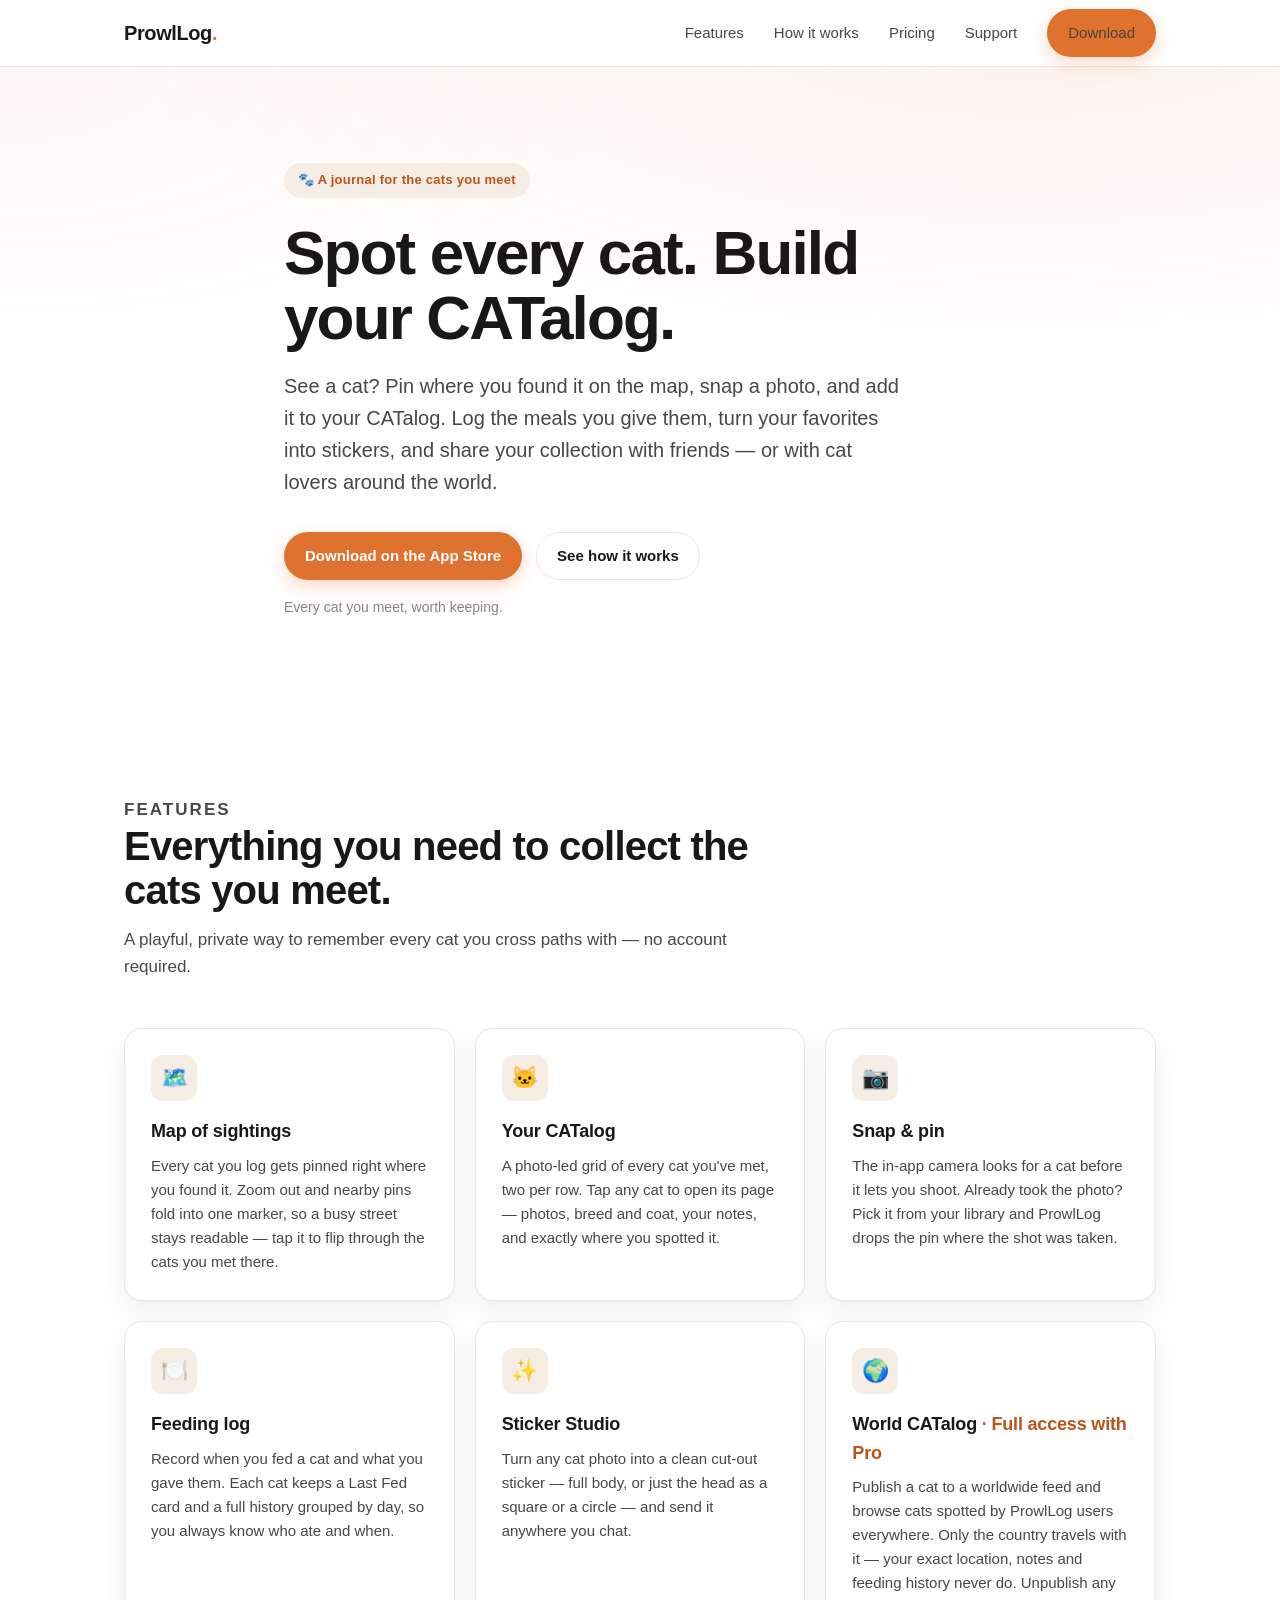
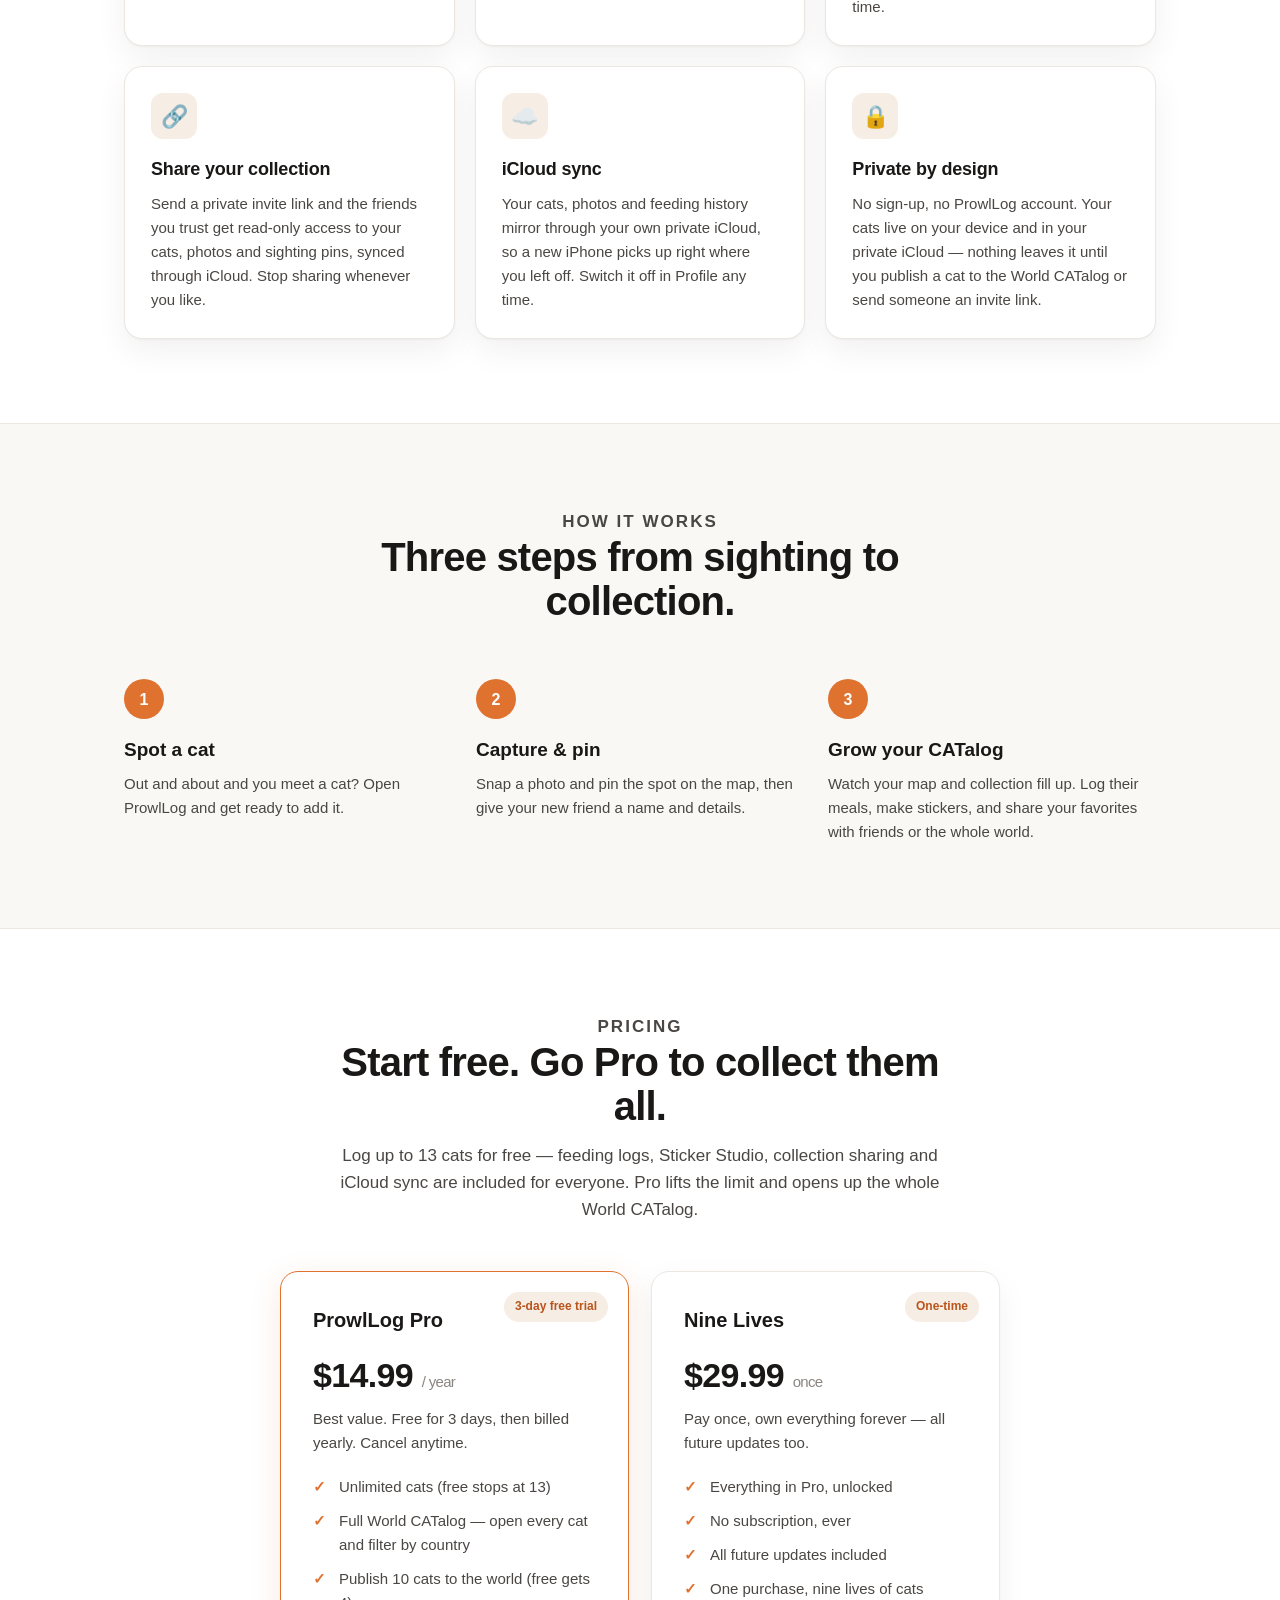
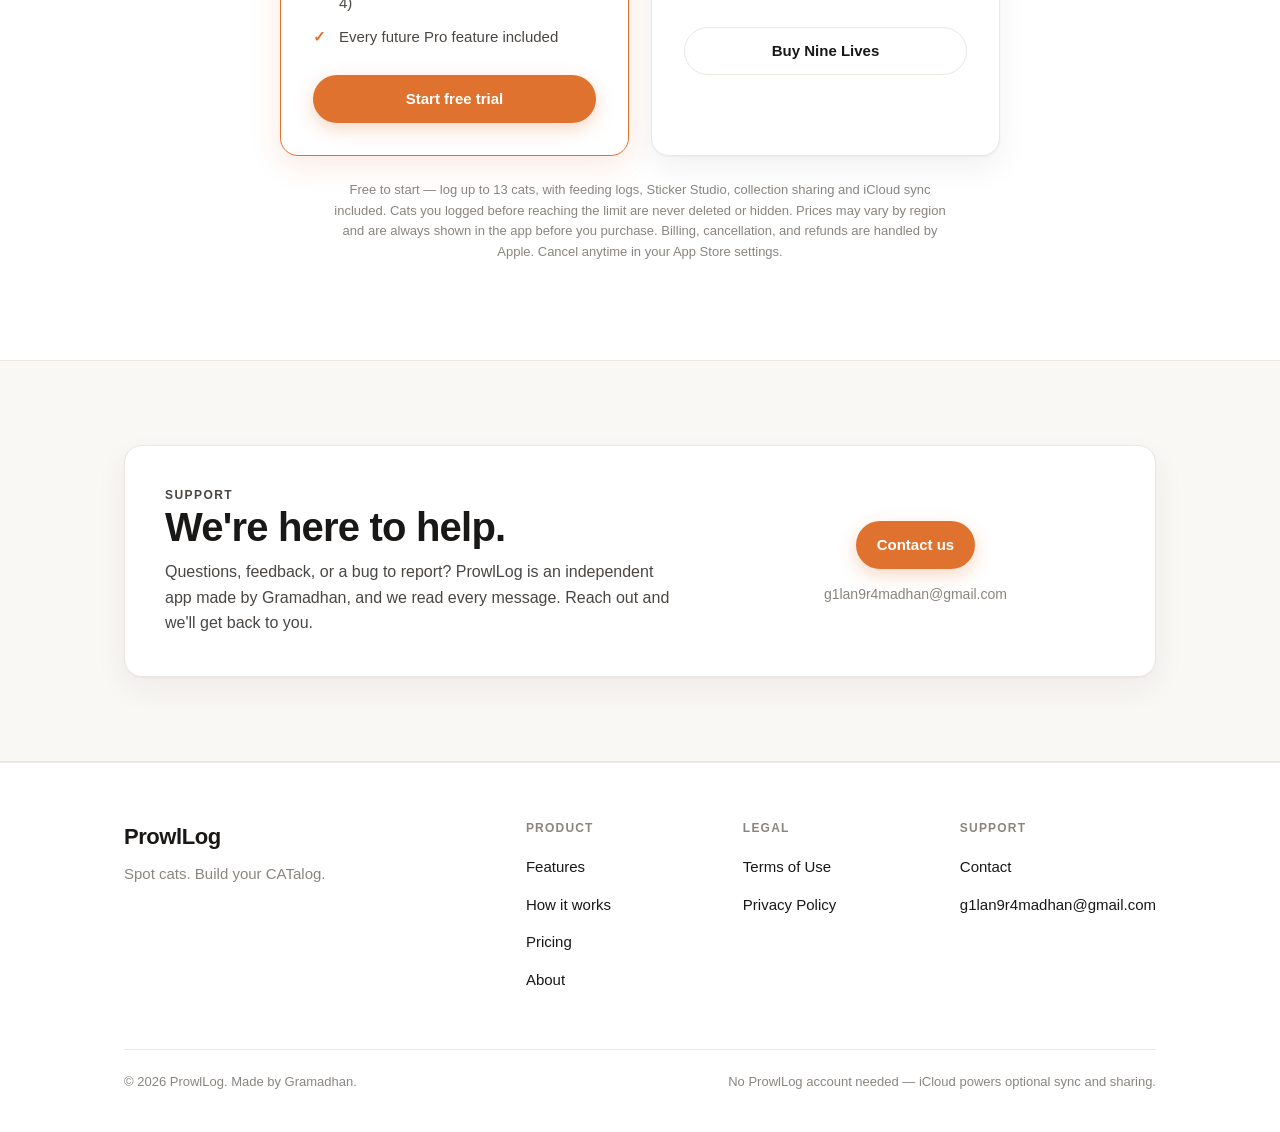
==== commit 081991e0: "Refresh features and wording for the App Store release The site still described ProwlLog at early re" ====
--- a/index.html
+++ b/index.html
@@ -4,9 +4,9 @@
   <meta charset="UTF-8" />
   <meta name="viewport" content="width=device-width, initial-scale=1.0" />
   <title>ProwlLog — Spot cats, build your CATalog.</title>
-  <meta name="description" content="ProwlLog is a cat-spotting app. Pin every cat you meet on a map, snap its photo, log feeding moments, and keep supported data in sync with iCloud." />
+  <meta name="description" content="ProwlLog is a private street-cat journal. Pin every cat you meet on the map, build a photo CATalog, log their meals, turn them into stickers, and share your cats with friends — or with the world." />
   <meta property="og:title" content="ProwlLog — Spot cats, build your CATalog." />
-  <meta property="og:description" content="See a cat? Pin it on the map, snap a photo, and add it to your collection. Every neighborhood cat becomes a card in your CATalog." />
+  <meta property="og:description" content="See a cat? Pin it on the map, snap a photo, and add it to your CATalog. Log feedings, make stickers, and share your cats with friends or the whole world." />
   <meta property="og:type" content="website" />
   <link rel="stylesheet" href="styles.css" />
   <link rel="icon" href="data:image/svg+xml,<svg xmlns='http://www.w3.org/2000/svg' viewBox='0 0 100 100'><text y='.9em' font-size='90'>🐈</text></svg>" />
@@ -30,18 +30,18 @@
   <!-- ===== Hero ===== -->
   <section class="hero">
     <div class="wrap hero__inner">
-      <span class="eyebrow">🐾 A Pokédex for the cats you meet</span>
+      <span class="eyebrow">🐾 A journal for the cats you meet</span>
       <h1>Spot every cat. Build your CATalog.</h1>
       <p class="lead">
-        See a cat? Pin where you found it on the map, snap a photo, and add it to your collection.
-        ProwlLog turns every neighborhood cat into a card in your own CATalog —
-        all saved right on your device.
+        See a cat? Pin where you found it on the map, snap a photo, and add it to your CATalog.
+        Log the meals you give them, turn your favorites into stickers, and share your collection
+        with friends — or with cat lovers around the world.
       </p>
       <div class="hero__cta" id="download">
         <a href="#" class="btn btn--primary">Download on the App Store</a>
         <a href="#how" class="btn btn--ghost">See how it works</a>
       </div>
-      <p class="hero__note" style="margin-top:16px">Gotta spot 'em all.</p>
+      <p class="hero__note" style="margin-top:16px">Every cat you meet, worth keeping.</p>
     </div>
   </section>
 
@@ -57,37 +57,47 @@
         <div class="card">
           <div class="card__icon">🗺️</div>
           <h3>Map of sightings</h3>
-          <p>Every cat you log gets pinned right where you found it. Open the map and watch your whole neighborhood fill up with cats.</p>
+          <p>Every cat you log gets pinned right where you found it. Zoom out and nearby pins fold into one marker, so a busy street stays readable — tap it to flip through the cats you met there.</p>
         </div>
         <div class="card">
           <div class="card__icon">🐱</div>
           <h3>Your CATalog</h3>
-          <p>A Pokédex-style grid of every cat you've met. Tap any card to see its photo, details, and where you spotted it.</p>
+          <p>A photo-led grid of every cat you've met, two per row. Tap any cat to open its page — photos, breed and coat, your notes, and exactly where you spotted it.</p>
         </div>
         <div class="card">
           <div class="card__icon">📷</div>
-          <h3>Snap &amp; capture</h3>
-          <p>Use the in-app camera to photograph the cat you just spotted, or add one from a quick form — it's in your collection in seconds.</p>
-        </div>
-        <div class="card">
-          <div class="card__icon">🎖️</div>
-          <h3>Badges, rings &amp; shapes</h3>
-          <p>Give each cat its own badge ring and shape. Dress up your favorites and make every card in your CATalog unique.</p>
+          <h3>Snap &amp; pin</h3>
+          <p>The in-app camera looks for a cat before it lets you shoot. Already took the photo? Pick it from your library and ProwlLog drops the pin where the shot was taken.</p>
+        </div>
+        <div class="card">
+          <div class="card__icon">🍽️</div>
+          <h3>Feeding log</h3>
+          <p>Record when you fed a cat and what you gave them. Each cat keeps a Last Fed card and a full history grouped by day, so you always know who ate and when.</p>
         </div>
         <div class="card">
           <div class="card__icon">✨</div>
-          <h3>Sticker Studio <span style="font-weight:600;color:var(--accent-ink)">· Pro</span></h3>
-          <p>Turn any cat photo into a clean sticker — full body or a head cut-out — and share it with friends anywhere.</p>
+          <h3>Sticker Studio</h3>
+          <p>Turn any cat photo into a clean cut-out sticker — full body, or just the head as a square or a circle — and send it anywhere you chat.</p>
+        </div>
+        <div class="card">
+          <div class="card__icon">🌍</div>
+          <h3>World CATalog <span style="font-weight:600;color:var(--accent-ink)">· Full access with Pro</span></h3>
+          <p>Publish a cat to a worldwide feed and browse cats spotted by ProwlLog users everywhere. Only the country travels with it — your exact location, notes and feeding history never do. Unpublish any time.</p>
         </div>
         <div class="card">
           <div class="card__icon">🔗</div>
-          <h3>Shared Collections <span style="font-weight:600;color:var(--accent-ink)">· Pro</span></h3>
-          <p>Share your CATalog with people you trust. Send an invite link and they get read-only access to your cats, photos, and sighting pins — synced through iCloud.</p>
+          <h3>Share your collection</h3>
+          <p>Send a private invite link and the friends you trust get read-only access to your cats, photos and sighting pins, synced through iCloud. Stop sharing whenever you like.</p>
+        </div>
+        <div class="card">
+          <div class="card__icon">☁️</div>
+          <h3>iCloud sync</h3>
+          <p>Your cats, photos and feeding history mirror through your own private iCloud, so a new iPhone picks up right where you left off. Switch it off in Profile any time.</p>
         </div>
         <div class="card">
           <div class="card__icon">🔒</div>
           <h3>Private by design</h3>
-          <p>No account required. Your cats, photos, and pins stay on your device — nothing is uploaded to us, and sharing only happens when you choose to.</p>
+          <p>No sign-up, no ProwlLog account. Your cats live on your device and in your private iCloud — nothing leaves it until you publish a cat to the World CATalog or send someone an invite link.</p>
         </div>
       </div>
     </div>
@@ -114,7 +124,7 @@
         <div class="step">
           <div class="step__num">3</div>
           <h3>Grow your CATalog</h3>
-          <p>Watch your collection and your map fill up with every cat you cross paths with.</p>
+          <p>Watch your map and collection fill up. Log their meals, make stickers, and share your favorites with friends or the whole world.</p>
         </div>
       </div>
     </div>
@@ -126,7 +136,7 @@
       <div class="section__head center">
         <p class="kicker">Pricing</p>
         <h2>Start free. Go Pro to collect them all.</h2>
-        <p>Log up to 5 cats for free. ProwlLog Pro removes every limit — go yearly or pay once for life.</p>
+        <p>Log up to 13 cats for free — feeding logs, Sticker Studio, collection sharing and iCloud sync are included for everyone. Pro lifts the limit and opens up the whole World CATalog.</p>
       </div>
       <div class="pricing">
         <div class="plan plan--featured">
@@ -135,10 +145,10 @@
           <div class="plan__price">$14.99 <span>/ year</span></div>
           <p class="plan__sub">Best value. Free for 3 days, then billed yearly. Cancel anytime.</p>
           <ul>
-            <li>Unlimited cats (free stops at 5)</li>
-            <li>Multiple photos per cat</li>
-            <li>Every badge ring &amp; custom shapes</li>
-            <li>Sticker Studio &amp; Shared Collections</li>
+            <li>Unlimited cats (free stops at 13)</li>
+            <li>Full World CATalog — open every cat and filter by country</li>
+            <li>Publish 10 cats to the world (free gets 4)</li>
+            <li>Every future Pro feature included</li>
           </ul>
           <a href="#download" class="btn btn--primary">Start free trial</a>
         </div>
@@ -157,7 +167,8 @@
         </div>
       </div>
       <p class="pricing__note">
-        Free to start — log up to 5 cats with one photo each and the first three badge rings.
+        Free to start — log up to 13 cats, with feeding logs, Sticker Studio, collection sharing and iCloud sync included.
+        Cats you logged before reaching the limit are never deleted or hidden.
         Prices may vary by region and are always shown in the app before you purchase.
         Billing, cancellation, and refunds are handled by Apple. Cancel anytime in your App Store settings.
       </p>
